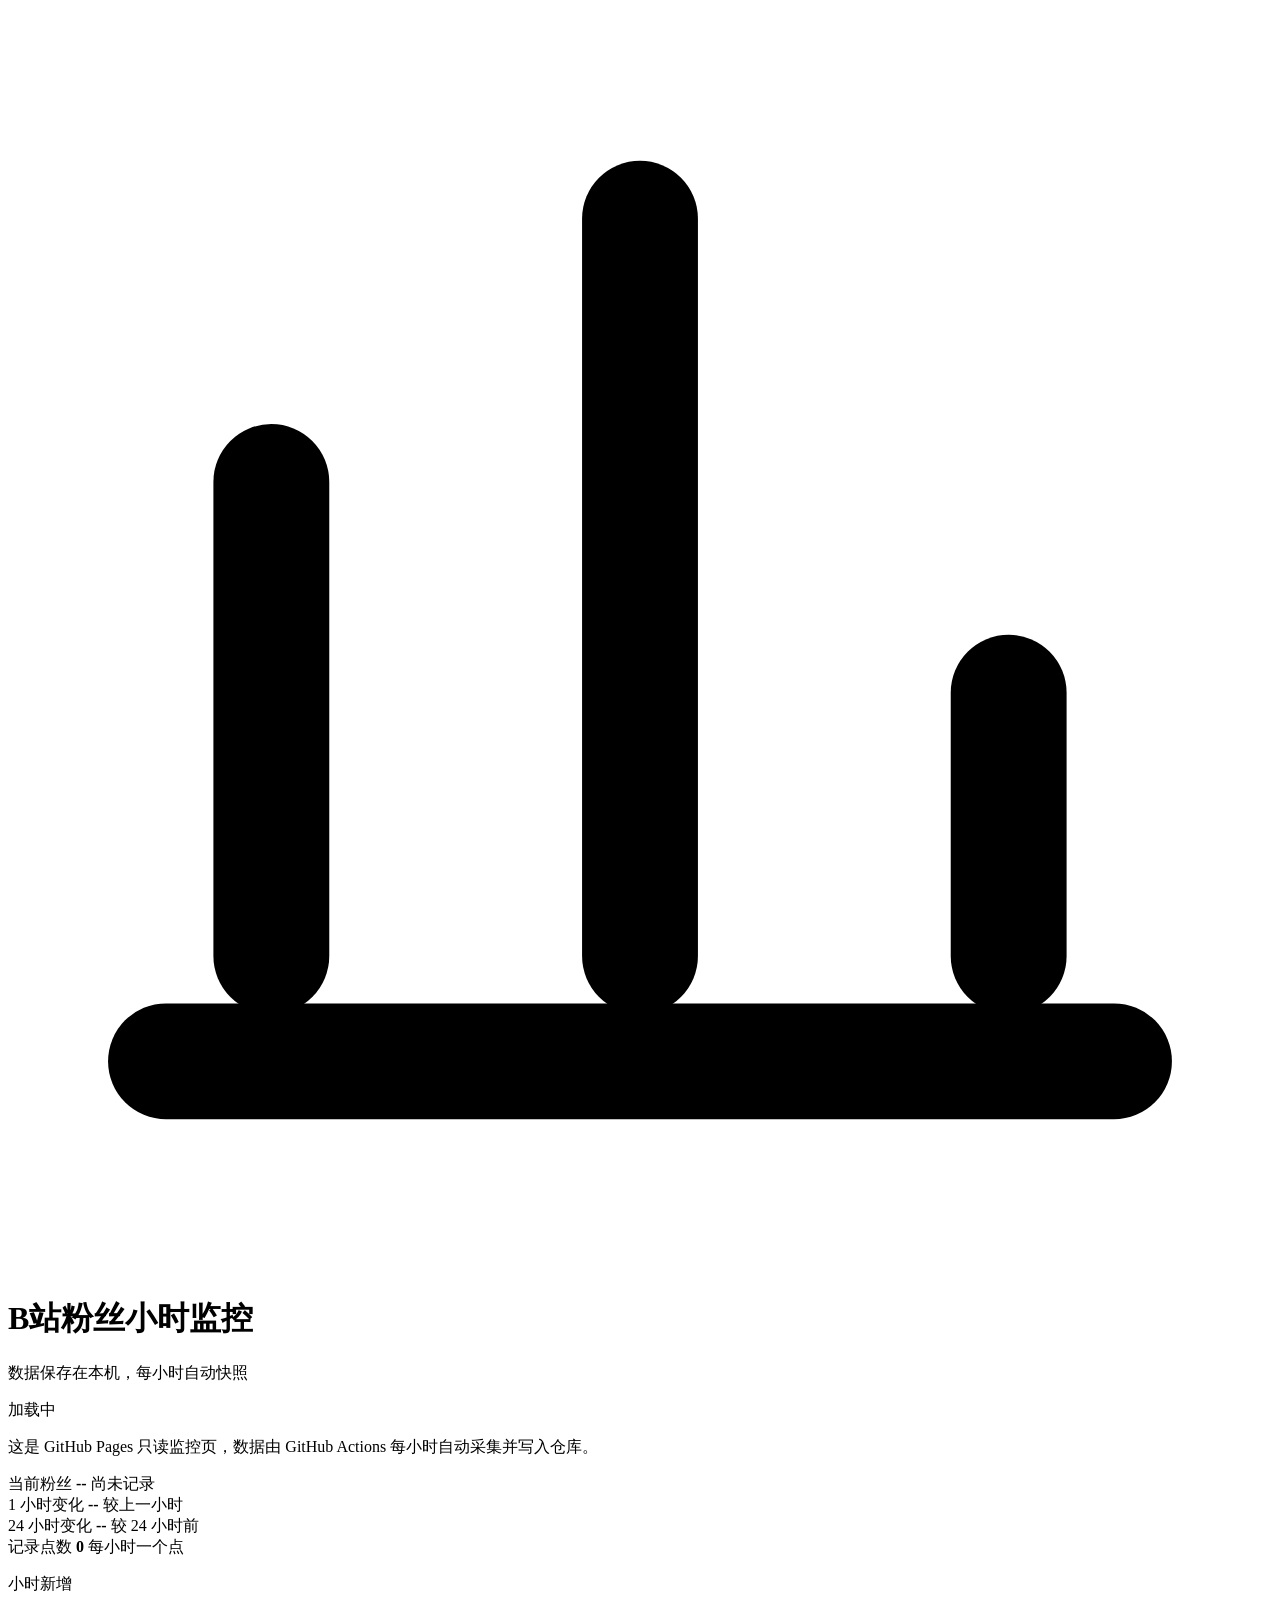
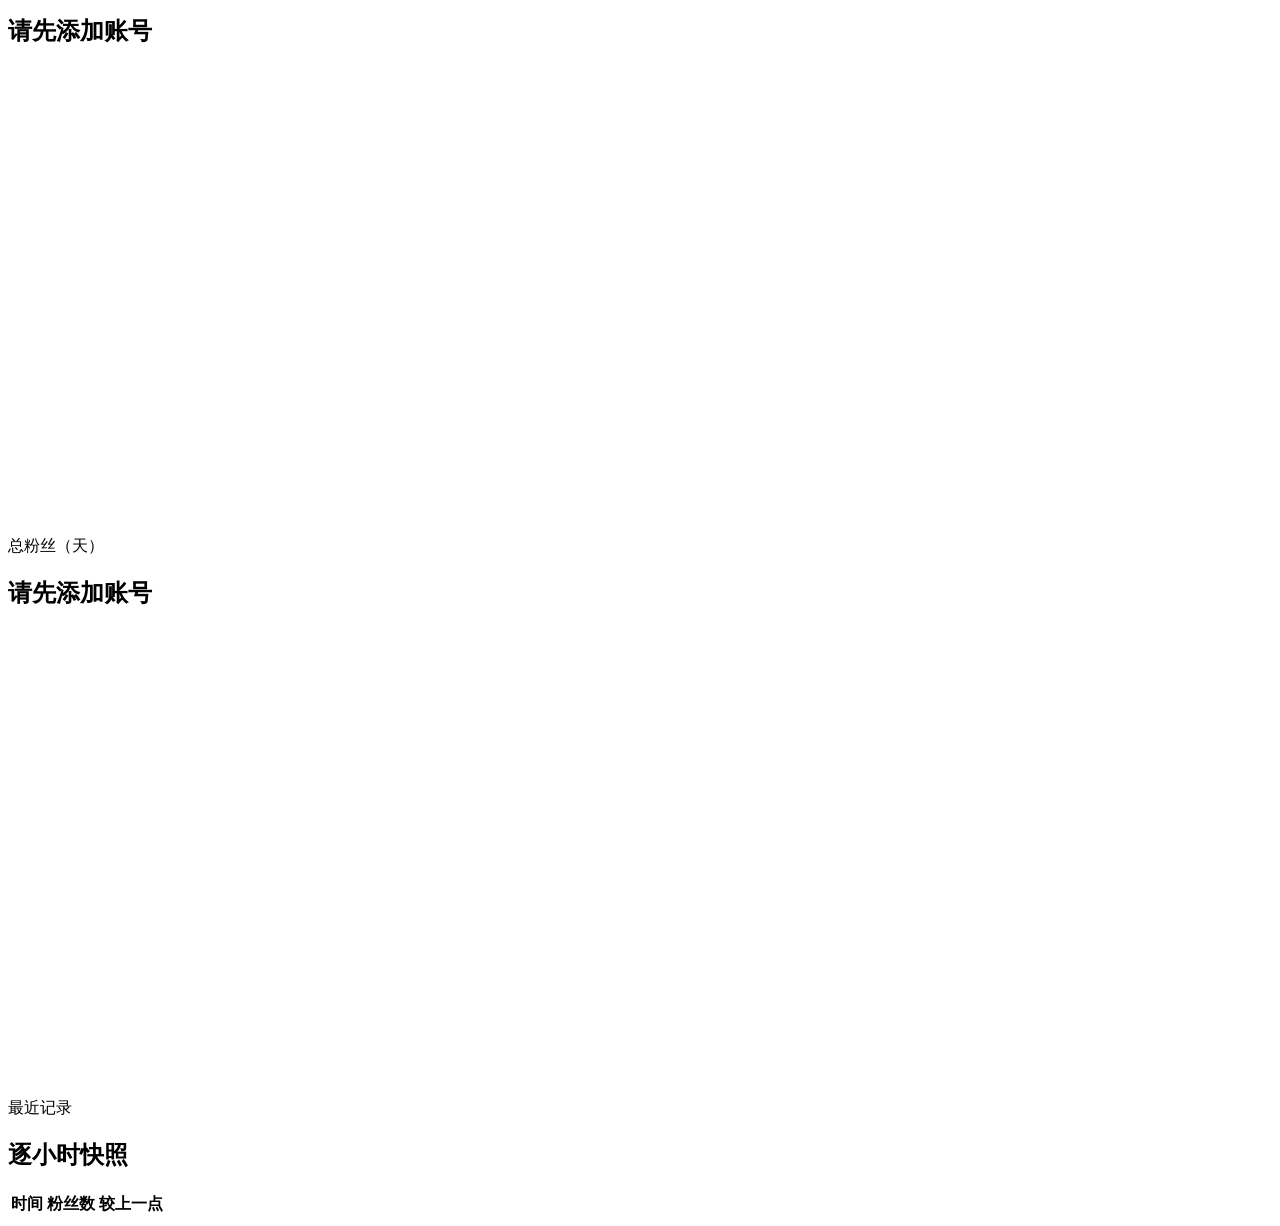
==== docs/index.html @ 9bee5b29 "Initial Bilibili follower monitor" ====
<!doctype html>
<html lang="zh-CN">
<head>
  <meta charset="utf-8">
  <meta name="viewport" content="width=device-width, initial-scale=1">
  <title>B站粉丝小时监控</title>
  <link rel="icon" href="/favicon.svg" type="image/svg+xml">
  <link rel="stylesheet" href="/styles.css">
</head>
<body>
  <div class="app-shell">
    <header class="topbar">
      <div class="brand">
        <div class="brand-mark" aria-hidden="true">
          <svg viewBox="0 0 24 24" fill="none">
            <path d="M5 18V9" stroke="currentColor" stroke-width="2.2" stroke-linecap="round"/>
            <path d="M12 18V4" stroke="currentColor" stroke-width="2.2" stroke-linecap="round"/>
            <path d="M19 18v-5" stroke="currentColor" stroke-width="2.2" stroke-linecap="round"/>
            <path d="M3 20h18" stroke="currentColor" stroke-width="2.2" stroke-linecap="round"/>
          </svg>
        </div>
        <div>
          <h1>B站粉丝小时监控</h1>
          <p>数据保存在本机，每小时自动快照</p>
        </div>
      </div>
      <div class="top-actions">
        <span id="connectionStatus" class="status-pill">加载中</span>
      </div>
    </header>

    <main>
      <section class="add-band">
        <p class="helper">这是 GitHub Pages 只读监控页，数据由 GitHub Actions 每小时自动采集并写入仓库。</p>
      </section>

      <section class="account-band" id="accountBand" aria-label="已添加账号"></section>

      <section class="overview" id="overview" aria-label="数据概览">
        <article class="metric metric-current">
          <span class="metric-label">当前粉丝</span>
          <strong id="metricCurrent">--</strong>
          <span class="metric-foot" id="metricLatestTime">尚未记录</span>
        </article>
        <article class="metric">
          <span class="metric-label">1 小时变化</span>
          <strong id="metricHour">--</strong>
          <span class="metric-foot">较上一小时</span>
        </article>
        <article class="metric">
          <span class="metric-label">24 小时变化</span>
          <strong id="metricDay">--</strong>
          <span class="metric-foot">较 24 小时前</span>
        </article>
        <article class="metric">
          <span class="metric-label">记录点数</span>
          <strong id="metricCount">0</strong>
          <span class="metric-foot">每小时一个点</span>
        </article>
      </section>

      <section class="panel chart-panel">
        <div class="panel-head">
          <div>
            <p class="eyebrow">小时新增</p>
            <h2 id="hourlyChartTitle">请先添加账号</h2>
          </div>
        </div>
        <div class="chart-wrap">
          <svg id="hourlyChart" viewBox="0 0 900 320" role="img" aria-label="小时新增粉丝数折线图"></svg>
          <div id="hourlyChartEmpty" class="empty-state" hidden>
            <div class="empty-icon" aria-hidden="true">
              <svg viewBox="0 0 24 24" fill="none">
                <path d="M5 18V9" stroke="currentColor" stroke-width="2" stroke-linecap="round"/>
                <path d="M12 18V4" stroke="currentColor" stroke-width="2" stroke-linecap="round"/>
                <path d="M19 18v-5" stroke="currentColor" stroke-width="2" stroke-linecap="round"/>
                <path d="M3 20h18" stroke="currentColor" stroke-width="2" stroke-linecap="round"/>
              </svg>
            </div>
            <strong>还没有小时新增数据</strong>
            <p>至少需要两个连续小时快照，才能计算每小时的粉丝变化。</p>
          </div>
        </div>
      </section>

      <section class="panel chart-panel">
        <div class="panel-head">
          <div>
            <p class="eyebrow">总粉丝（天）</p>
            <h2 id="dailyChartTitle">请先添加账号</h2>
          </div>
        </div>
        <div class="chart-wrap">
          <svg id="dailyChart" viewBox="0 0 900 320" role="img" aria-label="每日总粉丝数折线图"></svg>
          <div id="dailyChartEmpty" class="empty-state" hidden>
            <div class="empty-icon" aria-hidden="true">
              <svg viewBox="0 0 24 24" fill="none">
                <path d="M5 18V9" stroke="currentColor" stroke-width="2" stroke-linecap="round"/>
                <path d="M12 18V4" stroke="currentColor" stroke-width="2" stroke-linecap="round"/>
                <path d="M19 18v-5" stroke="currentColor" stroke-width="2" stroke-linecap="round"/>
                <path d="M3 20h18" stroke="currentColor" stroke-width="2" stroke-linecap="round"/>
              </svg>
            </div>
            <strong>还没有每日数据</strong>
            <p>每天 00:30 会自动记录一次总粉丝数。</p>
          </div>
        </div>
      </section>

      <section class="panel table-panel">
        <div class="panel-head">
          <div>
            <p class="eyebrow">最近记录</p>
            <h2>逐小时快照</h2>
          </div>
        </div>
        <div class="table-wrap">
          <table>
            <thead>
              <tr>
                <th>时间</th>
                <th>粉丝数</th>
                <th>较上一点</th>
              </tr>
            </thead>
            <tbody id="historyBody"></tbody>
          </table>
        </div>
      </section>
    </main>
  </div>

  <div id="toast" class="toast" role="status" aria-live="polite"></div>
  <script src="/app.js"></script>
</body>
</html>
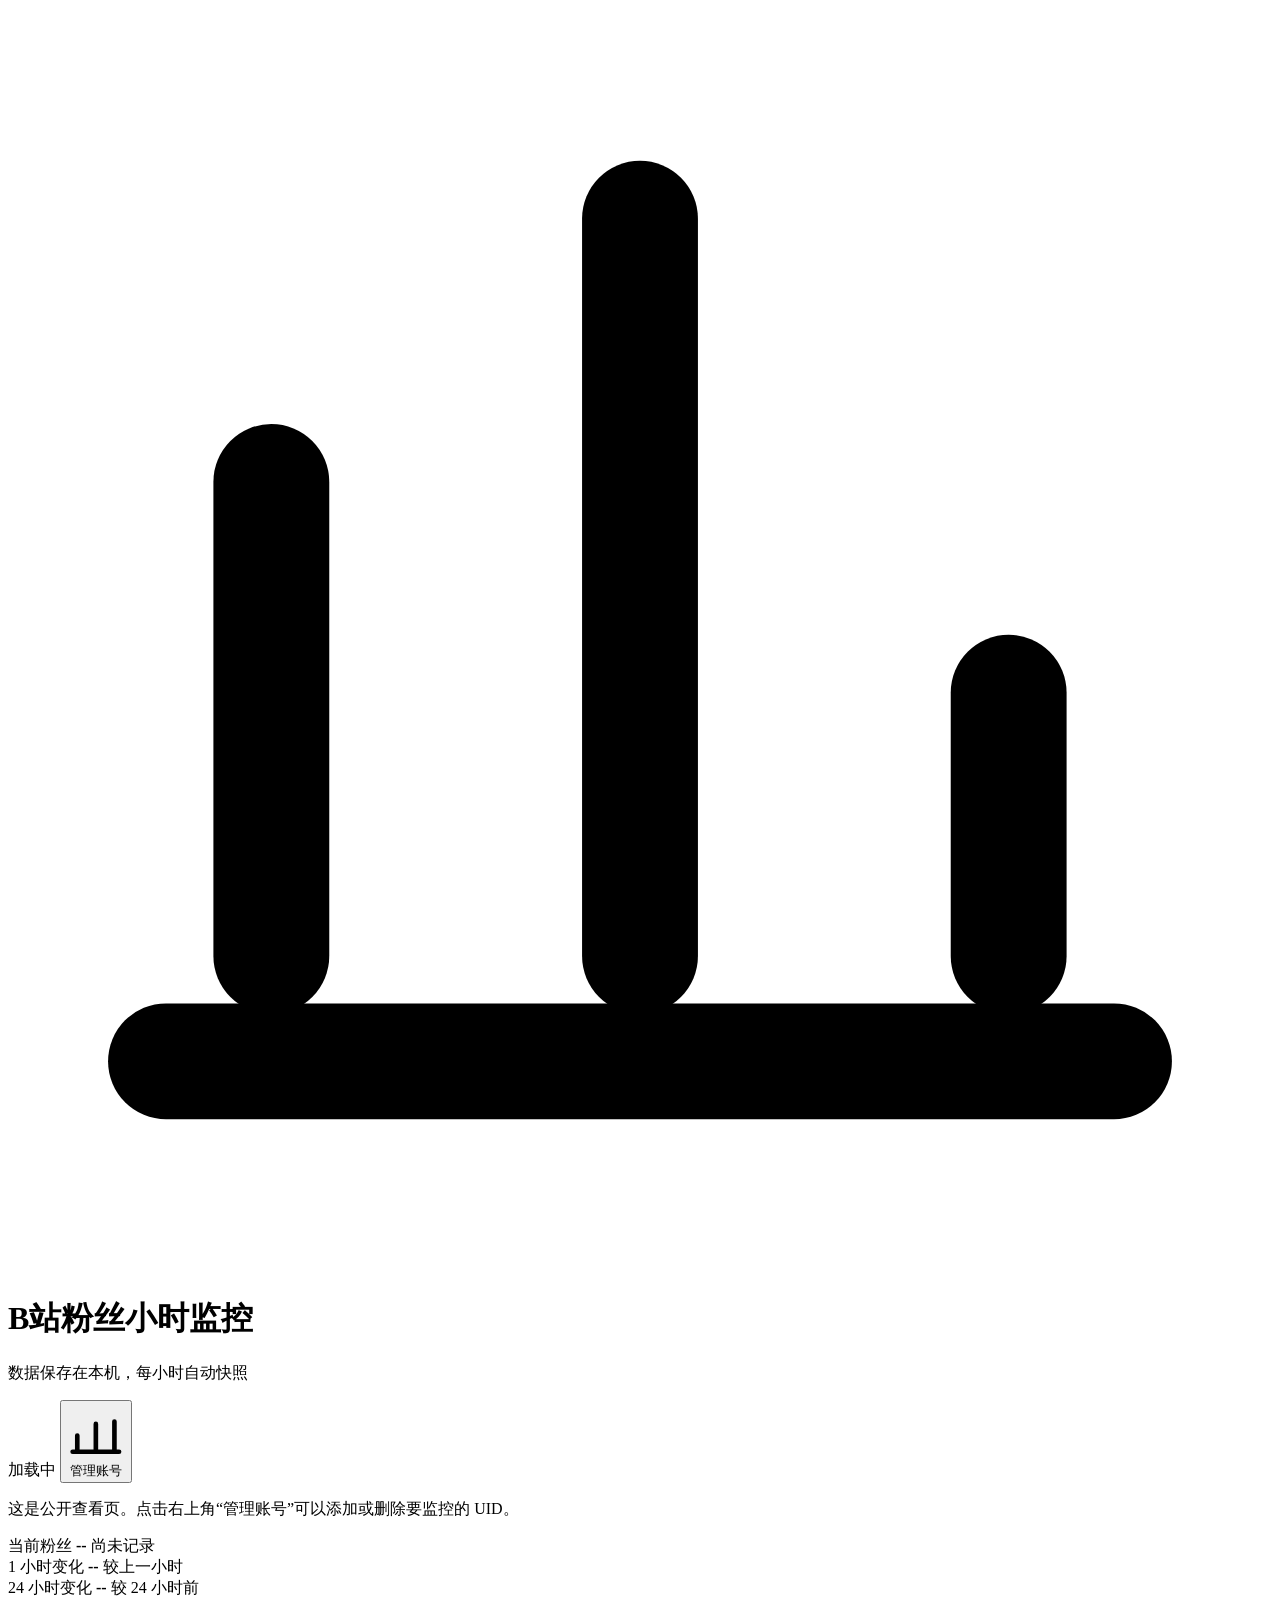
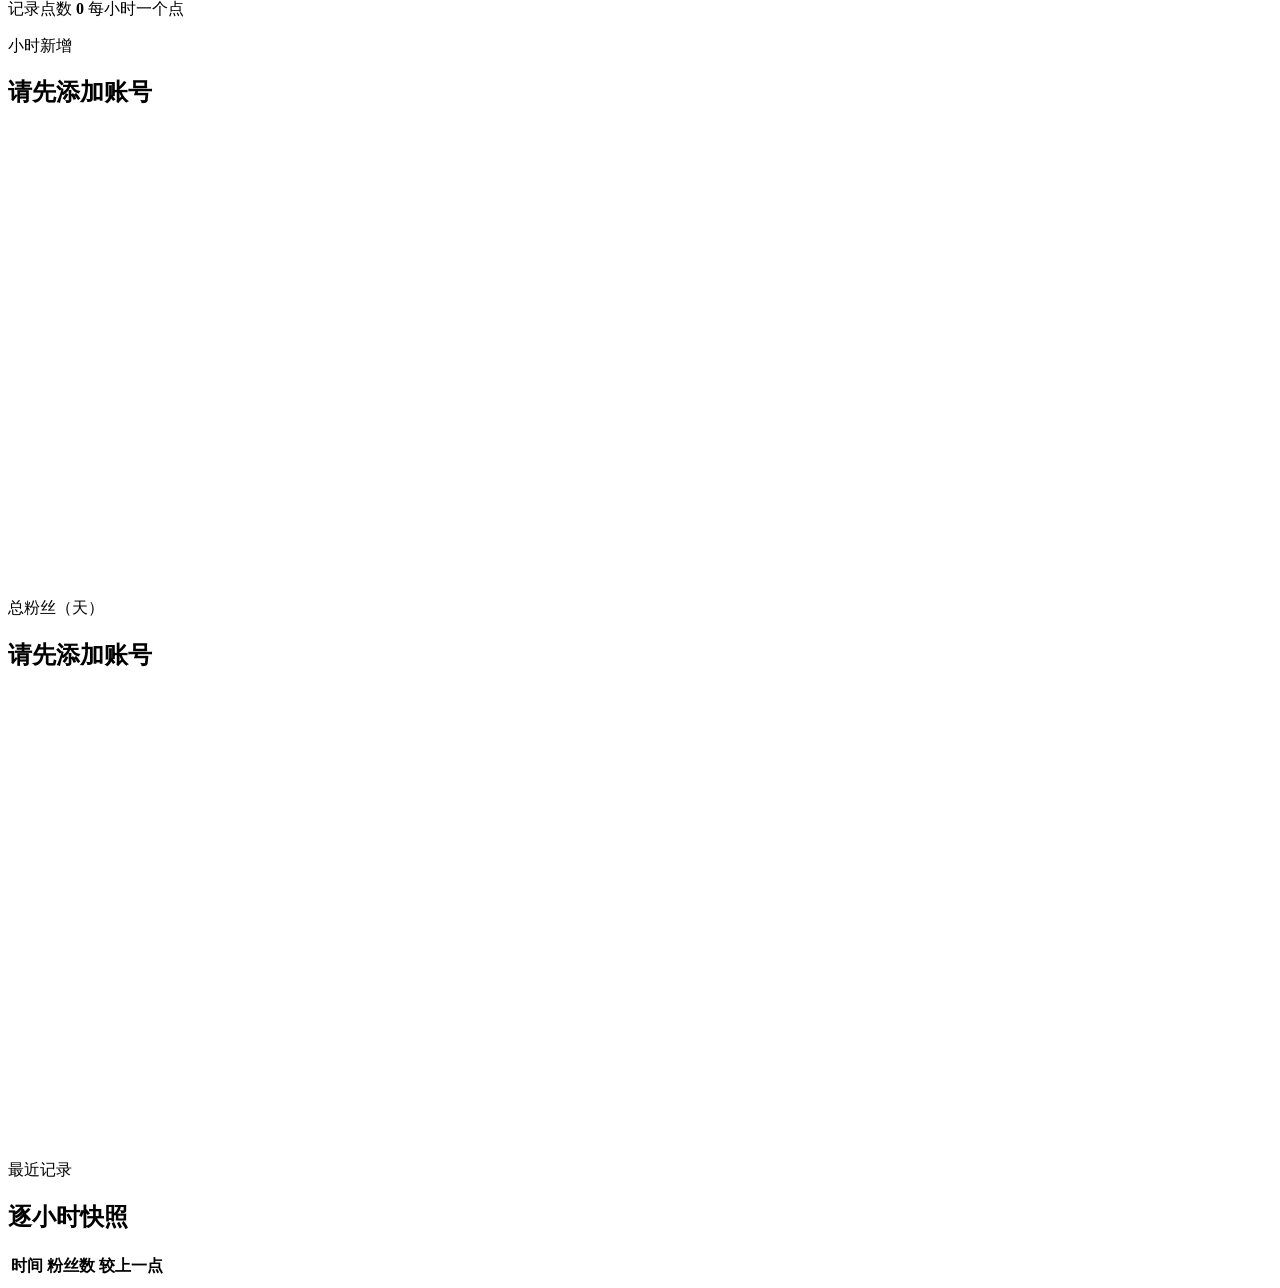
==== commit 1a61da4c: "Update public management page" ====
--- a/docs/index.html
+++ b/docs/index.html
@@ -26,12 +26,19 @@
       </div>
       <div class="top-actions">
         <span id="connectionStatus" class="status-pill">加载中</span>
+        <button id="openManageBtn" class="button ghost" type="button">
+          <svg viewBox="0 0 24 24" fill="none" aria-hidden="true">
+            <path d="M4 21v-7M12 21v-12M20 21V8" stroke="currentColor" stroke-width="2" stroke-linecap="round"/>
+            <path d="M2 21h20" stroke="currentColor" stroke-width="2" stroke-linecap="round"/>
+          </svg>
+          管理账号
+        </button>
       </div>
     </header>
 
     <main>
       <section class="add-band">
-        <p class="helper">这是 GitHub Pages 只读监控页，数据由 GitHub Actions 每小时自动采集并写入仓库。</p>
+        <p class="helper">这是公开查看页。点击右上角“管理账号”可以添加或删除要监控的 UID。</p>
       </section>
 
       <section class="account-band" id="accountBand" aria-label="已添加账号"></section>
@@ -130,6 +137,55 @@
     </main>
   </div>
 
+  <div id="manageModal" class="modal" hidden>
+    <div class="modal-backdrop" data-close-modal></div>
+    <div class="modal-card" role="dialog" aria-modal="true" aria-labelledby="manageTitle">
+      <div class="modal-head">
+        <div>
+          <p class="eyebrow">GitHub 管理</p>
+          <h2 id="manageTitle">管理监控账号</h2>
+        </div>
+        <button id="closeManageBtn" class="icon-button" type="button" aria-label="关闭">
+          <svg viewBox="0 0 24 24" fill="none" aria-hidden="true">
+            <path d="M6 6l12 12M18 6L6 18" stroke="currentColor" stroke-width="2" stroke-linecap="round"/>
+          </svg>
+        </button>
+      </div>
+
+      <div class="modal-body">
+        <div class="token-box">
+          <label for="tokenInput">GitHub 访问令牌</label>
+          <div class="token-row">
+            <input id="tokenInput" type="password" placeholder="粘贴仓库级 Personal Access Token" autocomplete="off">
+            <button id="saveTokenBtn" class="button primary compact" type="button">保存</button>
+          </div>
+          <p class="helper">令牌只保存在当前浏览器，不会写入页面或仓库。需要对该仓库具备 Contents 和 Workflows 权限。</p>
+        </div>
+
+        <div class="manage-divider"></div>
+
+        <div class="manage-add">
+          <div class="field">
+            <label for="manageUidInput">B站 UID</label>
+            <input id="manageUidInput" inputmode="numeric" placeholder="例如：946974" autocomplete="off">
+          </div>
+          <div class="field field-name">
+            <label for="manageNameInput">备注名 <span>可选</span></label>
+            <input id="manageNameInput" placeholder="账号名称" autocomplete="off">
+          </div>
+          <button id="addManagedAccountBtn" class="button primary" type="button">
+            <svg viewBox="0 0 24 24" fill="none" aria-hidden="true">
+              <path d="M12 5v14M5 12h14" stroke="currentColor" stroke-width="2.2" stroke-linecap="round"/>
+            </svg>
+            添加
+          </button>
+        </div>
+
+        <div class="manage-list" id="manageAccountList"></div>
+      </div>
+    </div>
+  </div>
+
   <div id="toast" class="toast" role="status" aria-live="polite"></div>
   <script src="/app.js"></script>
 </body>
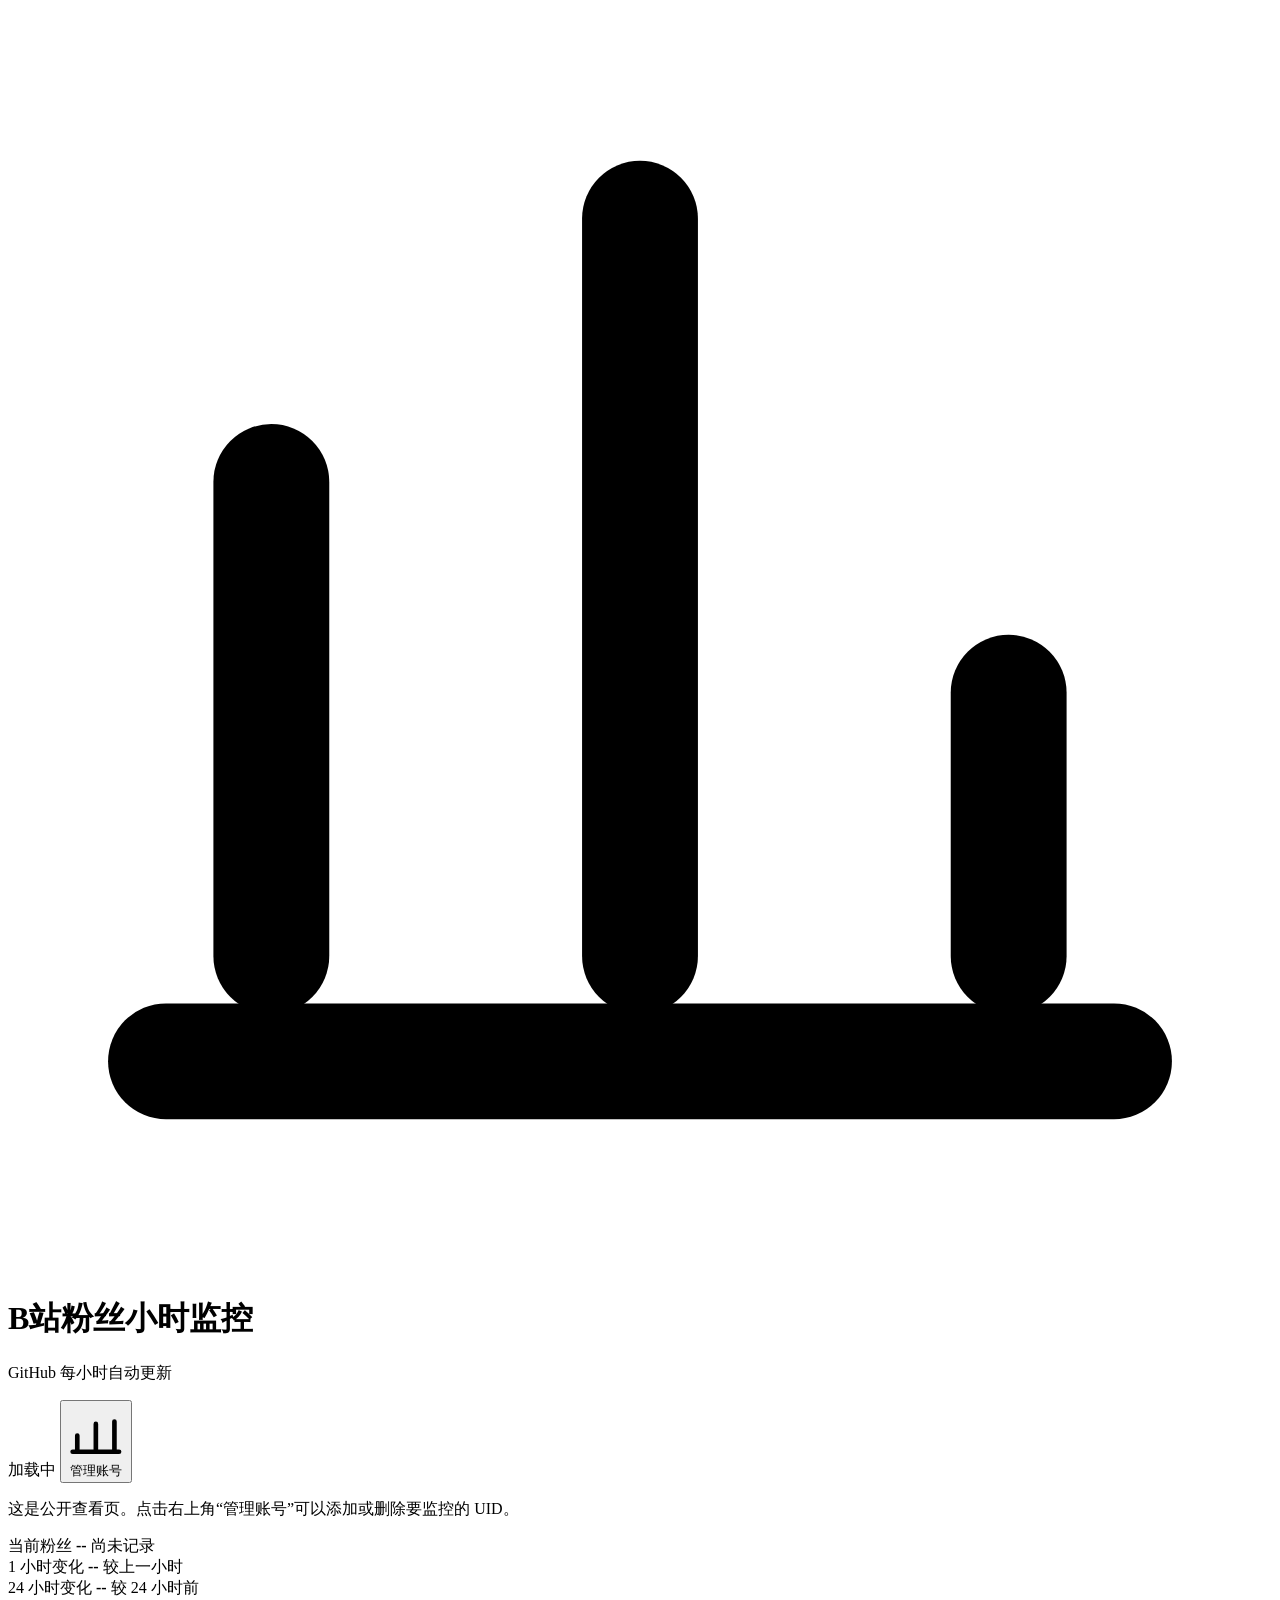
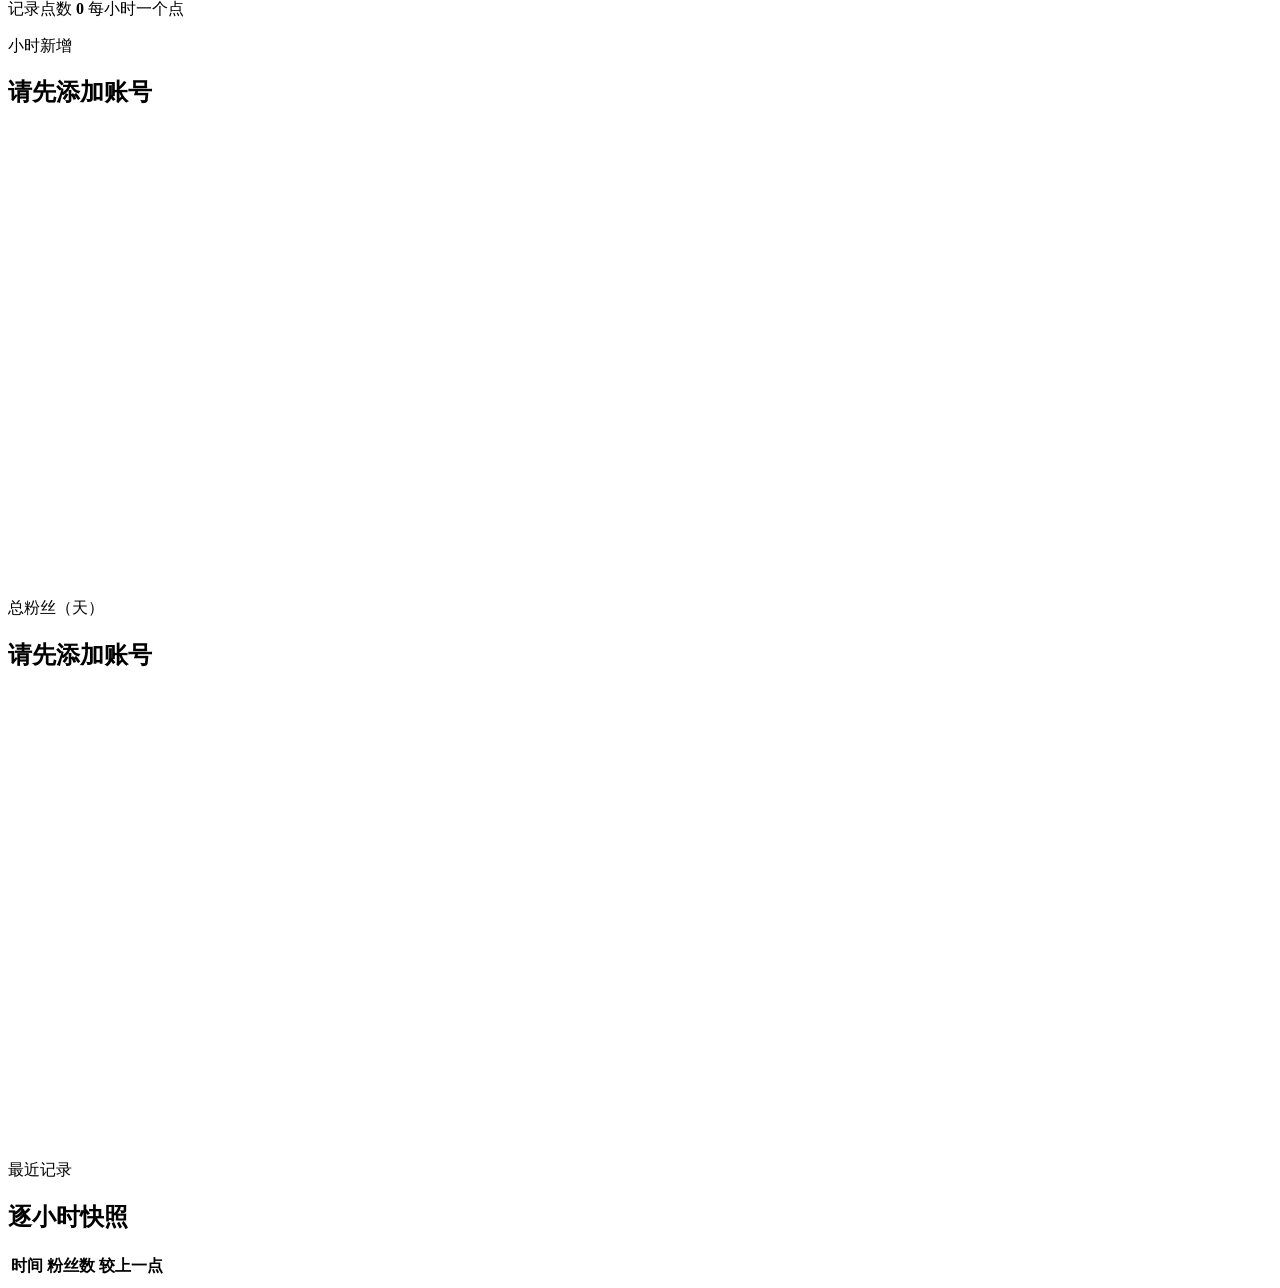
==== commit 9a05dd28: "Clarify public page subtitle" ====
--- a/docs/index.html
+++ b/docs/index.html
@@ -21,7 +21,7 @@
         </div>
         <div>
           <h1>B站粉丝小时监控</h1>
-          <p>数据保存在本机，每小时自动快照</p>
+          <p>GitHub 每小时自动更新</p>
         </div>
       </div>
       <div class="top-actions">
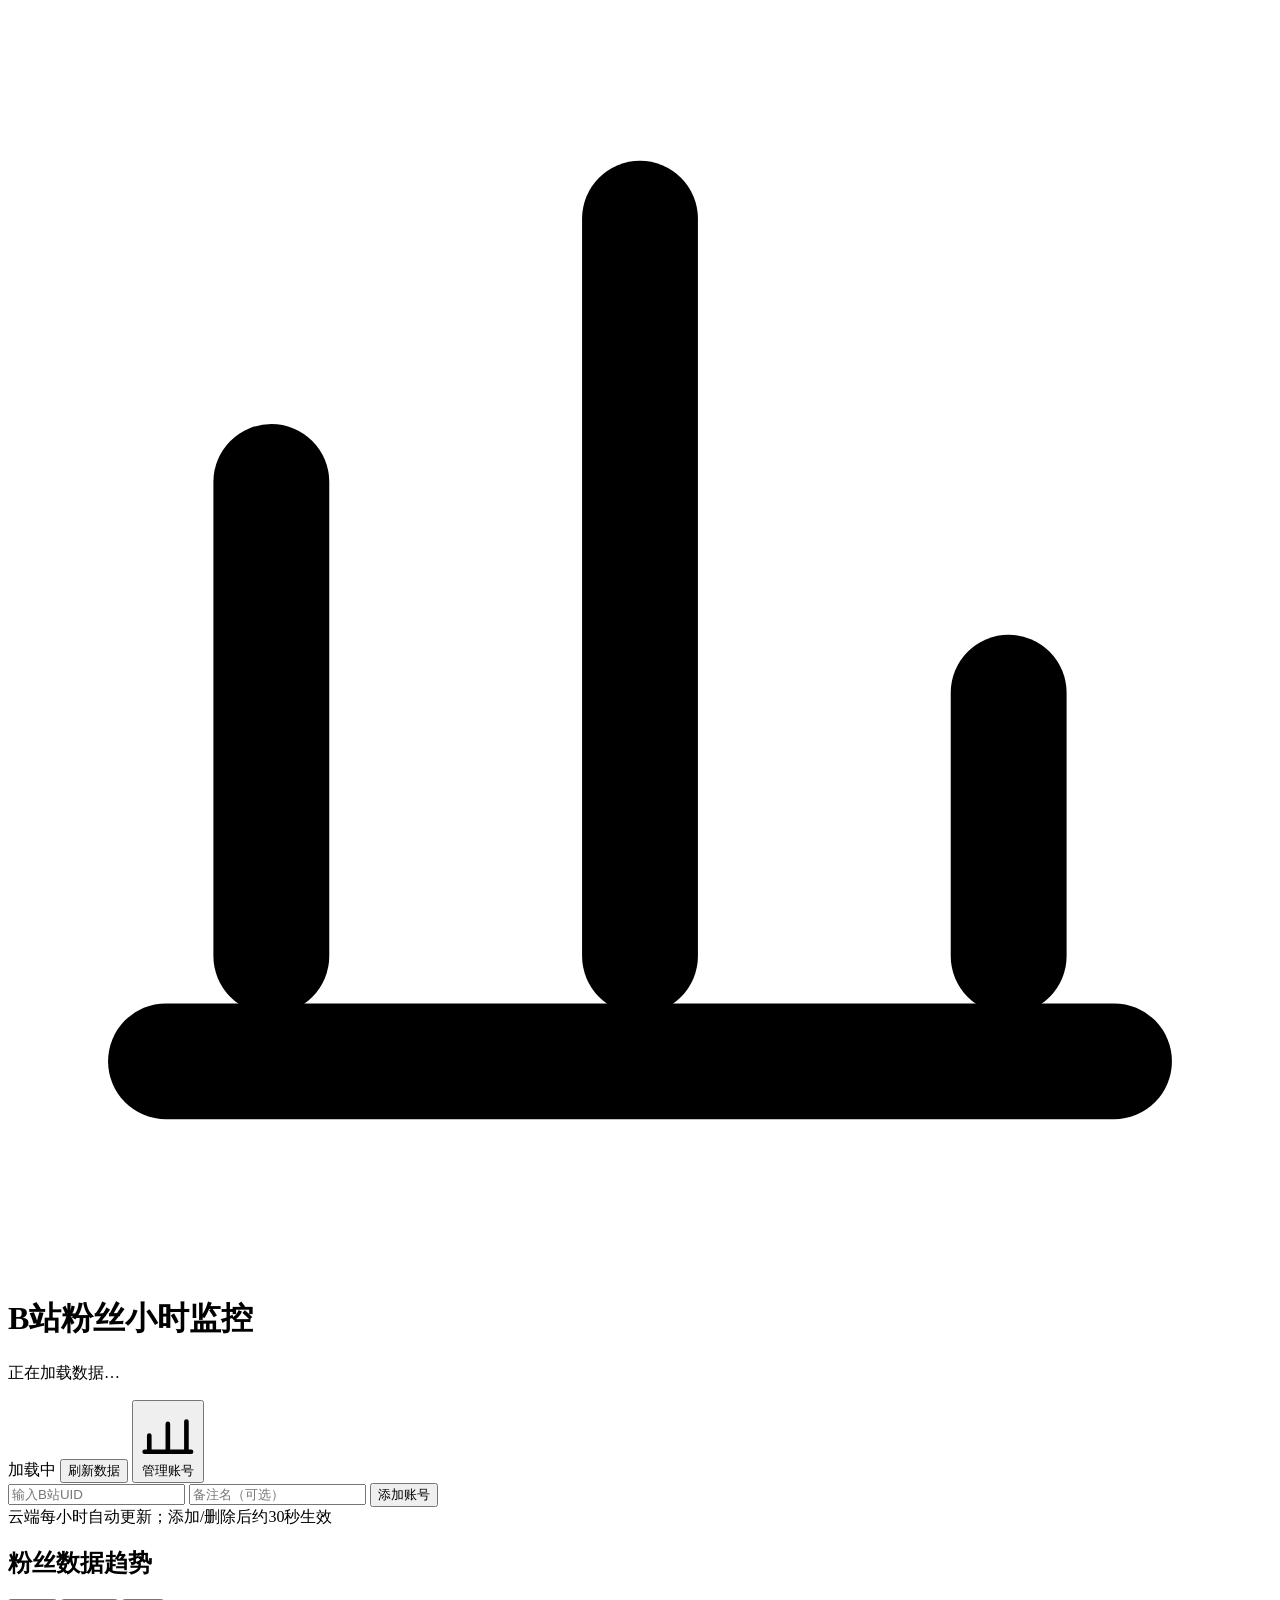
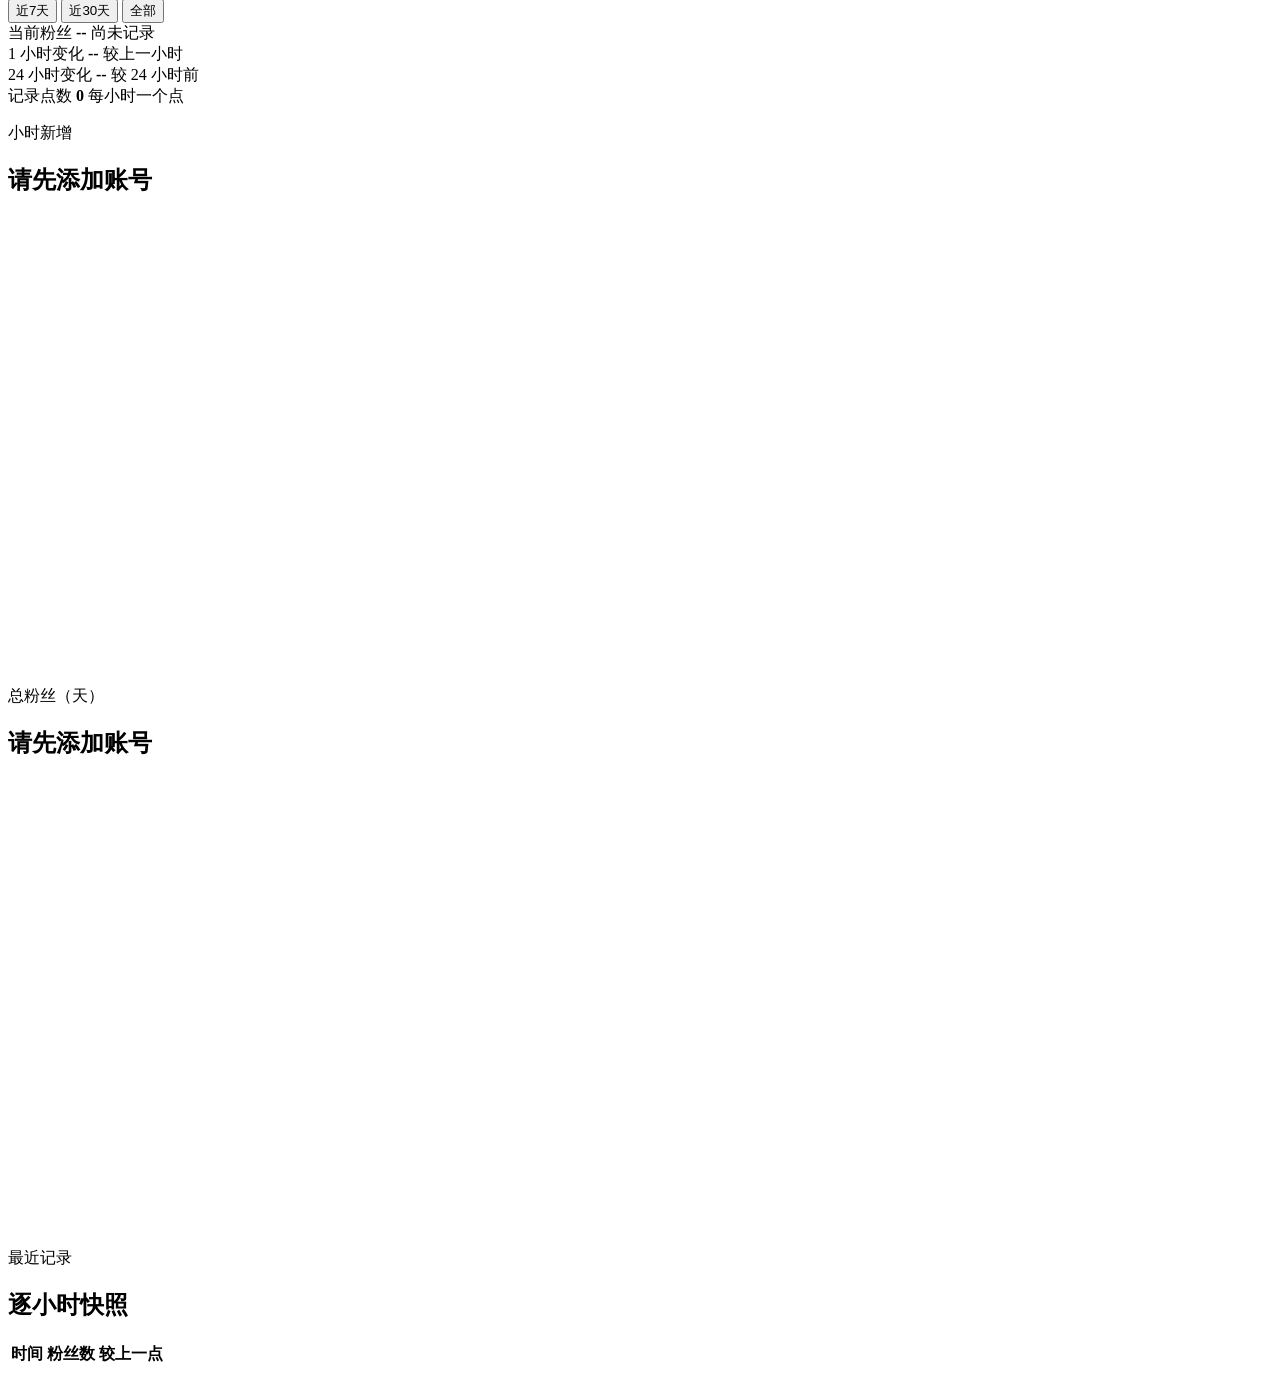
==== commit 077ba618: "Redesign dashboard after reference" ====
--- a/docs/index.html
+++ b/docs/index.html
@@ -10,35 +10,55 @@
 <body>
   <div class="app-shell">
     <header class="topbar">
-      <div class="brand">
-        <div class="brand-mark" aria-hidden="true">
-          <svg viewBox="0 0 24 24" fill="none">
-            <path d="M5 18V9" stroke="currentColor" stroke-width="2.2" stroke-linecap="round"/>
-            <path d="M12 18V4" stroke="currentColor" stroke-width="2.2" stroke-linecap="round"/>
-            <path d="M19 18v-5" stroke="currentColor" stroke-width="2.2" stroke-linecap="round"/>
-            <path d="M3 20h18" stroke="currentColor" stroke-width="2.2" stroke-linecap="round"/>
-          </svg>
-        </div>
-        <div>
-          <h1>B站粉丝小时监控</h1>
-          <p>GitHub 每小时自动更新</p>
-        </div>
-      </div>
-      <div class="top-actions">
-        <span id="connectionStatus" class="status-pill">加载中</span>
-        <button id="openManageBtn" class="button ghost" type="button">
-          <svg viewBox="0 0 24 24" fill="none" aria-hidden="true">
-            <path d="M4 21v-7M12 21v-12M20 21V8" stroke="currentColor" stroke-width="2" stroke-linecap="round"/>
-            <path d="M2 21h20" stroke="currentColor" stroke-width="2" stroke-linecap="round"/>
-          </svg>
-          管理账号
-        </button>
+      <div class="topbar-inner">
+        <div class="brand">
+          <div class="brand-mark" aria-hidden="true">
+            <svg viewBox="0 0 24 24" fill="none">
+              <path d="M5 18V9" stroke="currentColor" stroke-width="2.2" stroke-linecap="round"/>
+              <path d="M12 18V4" stroke="currentColor" stroke-width="2.2" stroke-linecap="round"/>
+              <path d="M19 18v-5" stroke="currentColor" stroke-width="2.2" stroke-linecap="round"/>
+              <path d="M3 20h18" stroke="currentColor" stroke-width="2.2" stroke-linecap="round"/>
+            </svg>
+          </div>
+          <div>
+            <h1>B站粉丝小时监控</h1>
+            <p id="statusLine" class="status-line">正在加载数据…</p>
+          </div>
+        </div>
+        <div class="top-actions">
+          <span id="connectionStatus" class="status-pill">加载中</span>
+          <button id="refreshBtn" class="button ghost" type="button">刷新数据</button>
+          <button id="openManageBtn" class="button ghost" type="button">
+            <svg viewBox="0 0 24 24" fill="none" aria-hidden="true">
+              <path d="M4 21v-7M12 21v-12M20 21V8" stroke="currentColor" stroke-width="2" stroke-linecap="round"/>
+              <path d="M2 21h20" stroke="currentColor" stroke-width="2" stroke-linecap="round"/>
+            </svg>
+            管理账号
+          </button>
+        </div>
       </div>
     </header>
 
-    <main>
+    <main class="page">
       <section class="add-band">
-        <p class="helper">这是公开查看页。点击右上角“管理账号”可以添加或删除要监控的 UID。</p>
+        <form id="addForm" class="add-form">
+          <input id="addUidInput" class="input" type="text" placeholder="输入B站UID" autocomplete="off">
+          <input id="addNameInput" class="input add-name-input" type="text" placeholder="备注名（可选）" autocomplete="off">
+          <button class="button primary" type="submit">添加账号</button>
+        </form>
+        <span class="cloud-hint">云端每小时自动更新；添加/删除后约30秒生效</span>
+        <span id="message" class="message" role="status"></span>
+      </section>
+
+      <section class="chart-head">
+        <div class="chart-tools">
+          <h2>粉丝数据趋势</h2>
+        </div>
+        <div id="periodButtons" class="segmented" role="group" aria-label="图表时间范围">
+          <button type="button" data-days="7">近7天</button>
+          <button type="button" data-days="30" class="active">近30天</button>
+          <button type="button" data-days="0">全部</button>
+        </div>
       </section>
 
       <section class="account-band" id="accountBand" aria-label="已添加账号"></section>
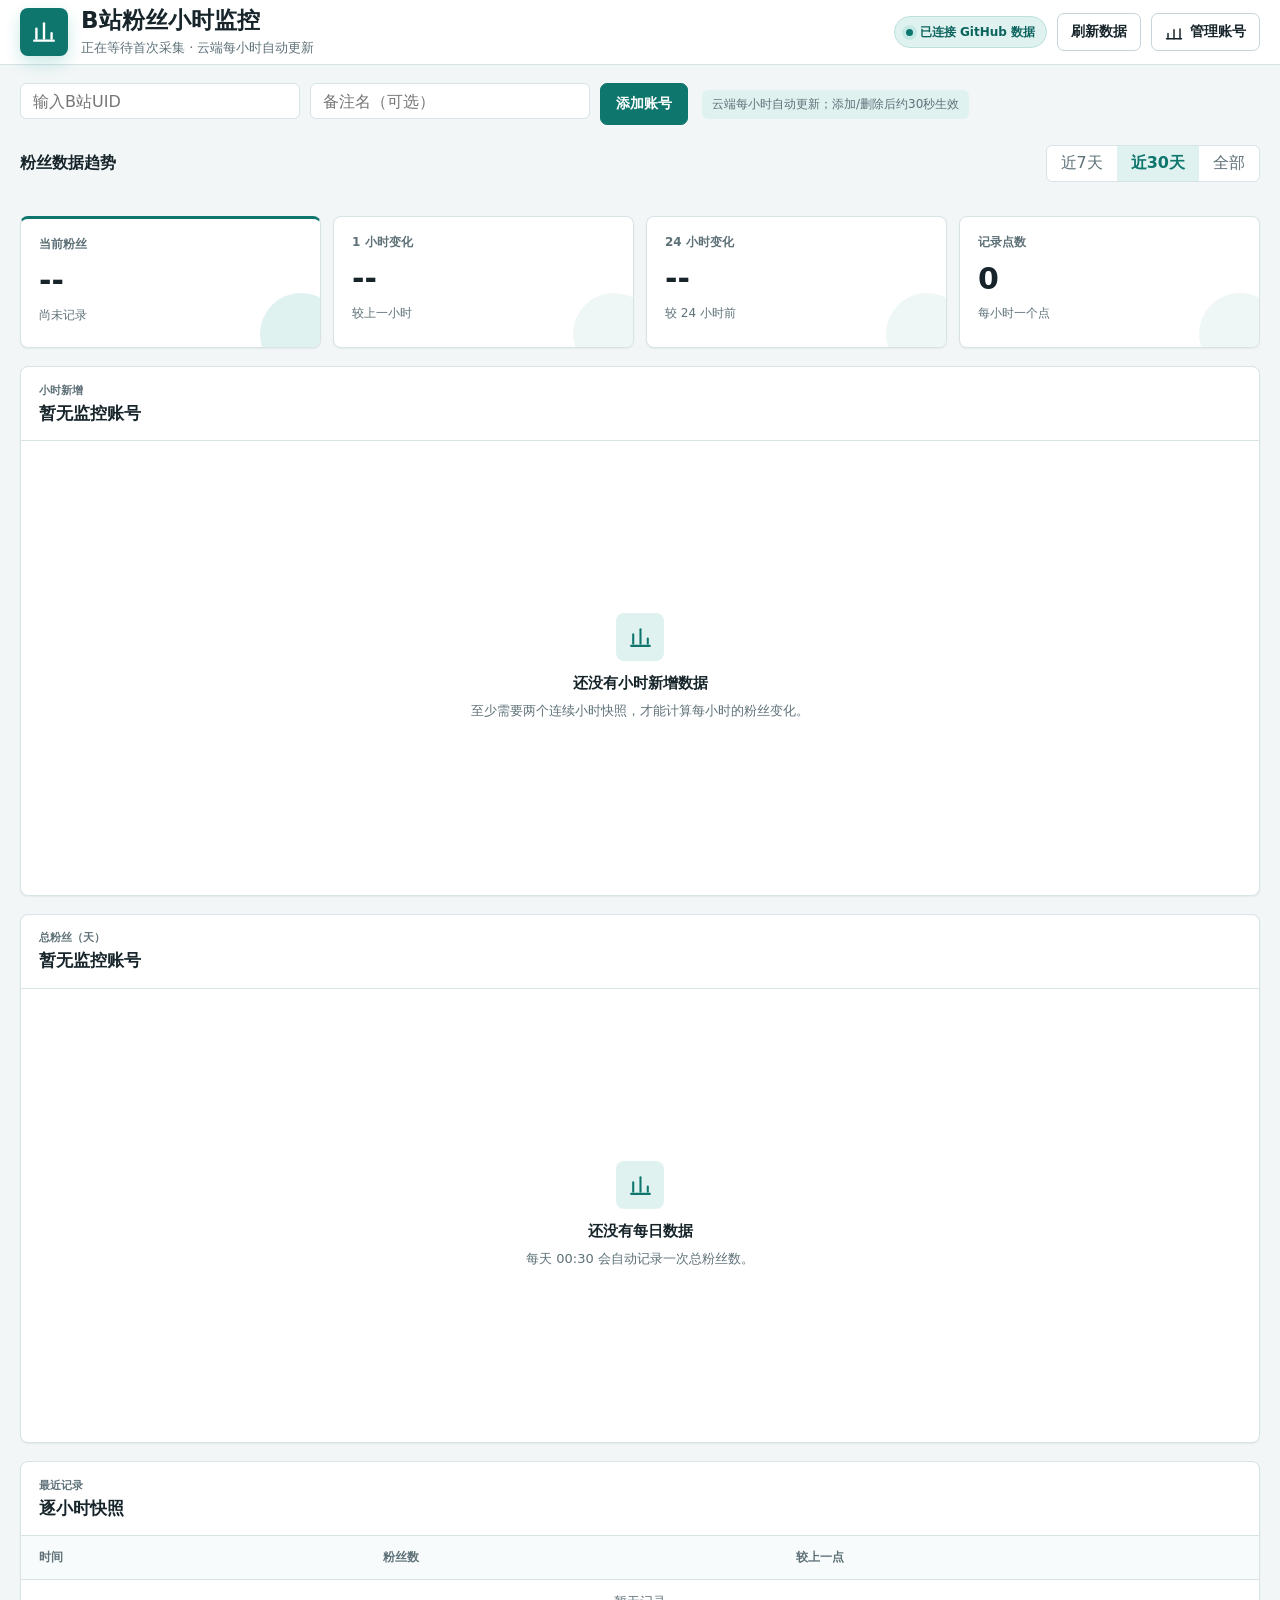
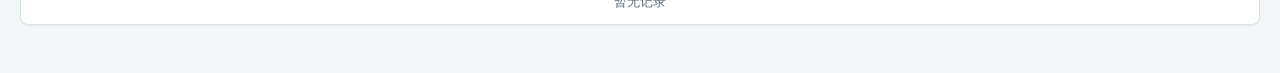
==== commit 551a0d14: "完善云端监控与公网管理" ====
--- a/docs/index.html
+++ b/docs/index.html
@@ -4,8 +4,8 @@
   <meta charset="utf-8">
   <meta name="viewport" content="width=device-width, initial-scale=1">
   <title>B站粉丝小时监控</title>
-  <link rel="icon" href="/favicon.svg" type="image/svg+xml">
-  <link rel="stylesheet" href="/styles.css">
+  <link rel="icon" href="./favicon.svg" type="image/svg+xml">
+  <link rel="stylesheet" href="./styles.css">
 </head>
 <body>
   <div class="app-shell">
@@ -207,6 +207,6 @@
   </div>
 
   <div id="toast" class="toast" role="status" aria-live="polite"></div>
-  <script src="/app.js"></script>
+  <script src="./app.js"></script>
 </body>
 </html>
--- a/docs/styles.css
+++ b/docs/styles.css
@@ -0,0 +1,938 @@
+:root {
+  --bg: #f2f6f7;
+  --surface: #ffffff;
+  --surface-soft: #f8fbfb;
+  --surface-tint: #eef7f5;
+  --line: #d8e3e6;
+  --line-strong: #c4d4d8;
+  --text: #17252b;
+  --muted: #5e7178;
+  --accent: #0f766e;
+  --accent-soft: #e0f2f0;
+  --accent-ink: #0b635d;
+  --rose: #b42318;
+  --rose-soft: #fdecee;
+  --amber: #d97706;
+  --amber-soft: #fff4df;
+  --shadow: 0 1px 2px rgba(23, 37, 43, 0.06);
+  --shadow-strong: 0 20px 55px rgba(25, 37, 55, 0.14);
+}
+
+* {
+  box-sizing: border-box;
+}
+
+html {
+  min-width: 320px;
+  background: var(--bg);
+}
+
+body {
+  margin: 0;
+  color: var(--text);
+  background: var(--bg);
+  font-family: "Segoe UI", "Microsoft YaHei", system-ui, -apple-system, sans-serif;
+  letter-spacing: 0;
+}
+
+button,
+input {
+  font: inherit;
+}
+
+button {
+  cursor: pointer;
+}
+
+button:disabled {
+  cursor: not-allowed;
+  opacity: 0.5;
+}
+
+.app-shell {
+  width: 100%;
+  margin: 0;
+  padding: 0;
+}
+
+.topbar {
+  position: sticky;
+  top: 0;
+  z-index: 20;
+  background: var(--surface);
+  border-bottom: 1px solid var(--line);
+}
+
+.topbar-inner,
+.page {
+  width: min(1480px, calc(100% - 40px));
+  margin: 0 auto;
+}
+
+.topbar-inner {
+  min-height: 64px;
+  display: flex;
+  align-items: center;
+  justify-content: space-between;
+  gap: 16px;
+}
+
+.brand {
+  display: flex;
+  align-items: center;
+  gap: 13px;
+  min-width: 0;
+}
+
+.brand-mark {
+  display: grid;
+  place-items: center;
+  width: 48px;
+  height: 48px;
+  flex: 0 0 48px;
+  color: #fff;
+  background: var(--accent);
+  border-radius: 8px;
+  box-shadow: 0 7px 16px rgba(15, 155, 142, 0.22);
+}
+
+.brand-mark svg {
+  width: 26px;
+  height: 26px;
+}
+
+.brand h1 {
+  margin: 0;
+  font-size: 23px;
+  line-height: 1.2;
+}
+
+.brand p {
+  margin: 4px 0 0;
+  color: var(--muted);
+  font-size: 13px;
+}
+
+.page {
+  padding-top: 18px;
+  padding-bottom: 48px;
+}
+
+.top-actions {
+  display: flex;
+  align-items: center;
+  gap: 10px;
+}
+
+.status-pill {
+  display: inline-flex;
+  align-items: center;
+  min-height: 32px;
+  padding: 0 11px;
+  color: var(--accent-ink);
+  background: var(--accent-soft);
+  border: 1px solid #bce1db;
+  border-radius: 999px;
+  font-size: 12px;
+  font-weight: 700;
+  white-space: nowrap;
+}
+
+.status-pill::before {
+  width: 7px;
+  height: 7px;
+  margin-right: 7px;
+  content: "";
+  background: var(--accent);
+  border-radius: 50%;
+  box-shadow: 0 0 0 4px rgba(15, 155, 142, 0.12);
+}
+
+.status-pill.error {
+  color: #a73b47;
+  background: var(--rose-soft);
+  border-color: #f0c6cb;
+}
+
+.status-pill.error::before {
+  background: var(--rose);
+  box-shadow: 0 0 0 4px rgba(216, 91, 104, 0.12);
+}
+
+.button {
+  display: inline-flex;
+  align-items: center;
+  justify-content: center;
+  gap: 7px;
+  min-height: 42px;
+  padding: 0 15px;
+  color: var(--text);
+  background: var(--surface);
+  border: 1px solid var(--line-strong);
+  border-radius: 7px;
+  font-size: 14px;
+  font-weight: 650;
+  transition: background 0.16s ease, border-color 0.16s ease, transform 0.16s ease;
+}
+
+.button:hover:not(:disabled) {
+  background: #f8fafc;
+  border-color: #aeb9c9;
+}
+
+.button:active:not(:disabled) {
+  transform: translateY(1px);
+}
+
+.button svg {
+  width: 18px;
+  height: 18px;
+}
+
+.button.primary {
+  color: #fff;
+  background: var(--accent);
+  border-color: var(--accent);
+}
+
+.button.primary:hover:not(:disabled) {
+  background: var(--accent-ink);
+  border-color: var(--accent-ink);
+}
+
+.button.ghost {
+  min-height: 38px;
+  padding: 0 13px;
+  background: var(--surface);
+}
+
+.button.compact {
+  min-height: 36px;
+  padding: 0 11px;
+  font-size: 13px;
+}
+
+.button.text-danger {
+  color: var(--rose);
+  border-color: transparent;
+  background: transparent;
+}
+
+.button.text-danger:hover:not(:disabled) {
+  background: var(--rose-soft);
+  border-color: #f0c6cb;
+}
+
+.add-band {
+  display: flex;
+  align-items: center;
+  gap: 14px;
+  flex-wrap: wrap;
+  margin-bottom: 18px;
+}
+
+.add-form {
+  display: flex;
+  gap: 10px;
+  flex-wrap: wrap;
+}
+
+.add-form .input {
+  width: 280px;
+}
+
+.add-name-input {
+  width: 220px;
+}
+
+.input {
+  height: 36px;
+  padding: 0 12px;
+  border: 1px solid var(--line);
+  border-radius: 6px;
+  background: var(--surface);
+  color: var(--text);
+  outline: none;
+}
+
+.input:focus {
+  border-color: var(--accent);
+  box-shadow: 0 0 0 3px rgba(15, 118, 110, 0.14);
+}
+
+.cloud-hint {
+  padding: 6px 10px;
+  color: var(--muted);
+  background: var(--accent-soft);
+  border-radius: 6px;
+  font-size: 12px;
+}
+
+.message {
+  color: var(--muted);
+  font-size: 13px;
+}
+
+.message.error {
+  color: var(--rose);
+}
+
+.message.success {
+  color: var(--accent);
+}
+
+.helper {
+  margin: 0;
+  color: var(--muted);
+  font-size: 13px;
+  line-height: 1.55;
+}
+
+.chart-head,
+.table-head {
+  display: flex;
+  align-items: center;
+  justify-content: space-between;
+  gap: 12px;
+  margin: 20px 0 12px;
+}
+
+.chart-head h2,
+.table-head h2 {
+  margin: 0;
+  font-size: 16px;
+  font-weight: 700;
+}
+
+.chart-tools {
+  display: flex;
+  align-items: center;
+  gap: 12px;
+  flex-wrap: wrap;
+}
+
+.segmented {
+  display: inline-flex;
+  border: 1px solid var(--line);
+  border-radius: 6px;
+  overflow: hidden;
+  background: var(--surface);
+}
+
+.segmented button {
+  border: 0;
+  background: transparent;
+  color: var(--muted);
+  padding: 7px 14px;
+  cursor: pointer;
+}
+
+.segmented button.active {
+  background: var(--accent-soft);
+  color: var(--accent);
+  font-weight: 600;
+}
+
+.account-band {
+  display: flex;
+  flex-wrap: wrap;
+  gap: 9px;
+  margin: 16px 0 0;
+}
+
+.account-chip {
+  display: inline-flex;
+  align-items: center;
+  gap: 9px;
+  min-height: 40px;
+  padding: 0 12px;
+  color: var(--muted);
+  background: var(--surface);
+  border: 1px solid var(--line);
+  border-radius: 7px;
+  font-size: 13px;
+  font-weight: 650;
+  transition: border-color 0.16s ease, background 0.16s ease;
+}
+
+.account-chip:hover {
+  border-color: #9ed8d0;
+}
+
+.account-chip.active {
+  color: var(--accent-ink);
+  background: var(--accent-soft);
+  border-color: #9ed8d0;
+  box-shadow: 0 0 0 3px rgba(15, 155, 142, 0.08);
+}
+
+.account-chip .count {
+  padding-left: 9px;
+  color: var(--text);
+  border-left: 1px solid var(--line);
+  font-variant-numeric: tabular-nums;
+}
+
+.account-chip.active .count {
+  color: var(--accent-ink);
+  border-left-color: rgba(15, 155, 142, 0.2);
+}
+
+.overview {
+  display: grid;
+  grid-template-columns: repeat(4, minmax(0, 1fr));
+  gap: 12px;
+  margin-top: 18px;
+}
+
+.metric {
+  position: relative;
+  min-width: 0;
+  min-height: 132px;
+  padding: 17px 18px;
+  overflow: hidden;
+  background: var(--surface);
+  border: 1px solid var(--line);
+  border-radius: 8px;
+  box-shadow: var(--shadow);
+}
+
+.metric-current {
+  border-top: 3px solid var(--accent);
+}
+
+.metric::after {
+  position: absolute;
+  right: -22px;
+  bottom: -28px;
+  width: 82px;
+  height: 82px;
+  content: "";
+  background: var(--surface-tint);
+  border-radius: 50%;
+}
+
+.metric-current::after {
+  background: var(--accent-soft);
+}
+
+.metric-label {
+  position: relative;
+  z-index: 1;
+  display: block;
+  color: var(--muted);
+  font-size: 12px;
+  font-weight: 700;
+}
+
+.metric strong {
+  position: relative;
+  z-index: 1;
+  display: block;
+  margin-top: 12px;
+  overflow: hidden;
+  font-size: 30px;
+  line-height: 1.08;
+  font-variant-numeric: tabular-nums;
+  text-overflow: ellipsis;
+  white-space: nowrap;
+}
+
+.metric strong.positive {
+  color: var(--accent-ink);
+}
+
+.metric strong.negative {
+  color: var(--rose);
+}
+
+.metric-foot {
+  position: relative;
+  z-index: 1;
+  display: block;
+  margin-top: 10px;
+  overflow: hidden;
+  color: var(--muted);
+  font-size: 12px;
+  text-overflow: ellipsis;
+  white-space: nowrap;
+}
+
+.panel {
+  margin-top: 18px;
+  overflow: hidden;
+  background: var(--surface);
+  border: 1px solid var(--line);
+  border-radius: 8px;
+  box-shadow: var(--shadow);
+}
+
+.panel-head {
+  display: flex;
+  align-items: center;
+  justify-content: space-between;
+  gap: 16px;
+  min-height: 74px;
+  padding: 15px 18px;
+  border-bottom: 1px solid var(--line);
+}
+
+.eyebrow {
+  margin: 0 0 4px;
+  color: var(--muted);
+  font-size: 11px;
+  font-weight: 700;
+  letter-spacing: 0;
+  text-transform: uppercase;
+}
+
+.panel-head h2 {
+  margin: 0;
+  overflow: hidden;
+  font-size: 17px;
+  text-overflow: ellipsis;
+  white-space: nowrap;
+}
+
+.chart-wrap {
+  position: relative;
+  min-height: 320px;
+  padding: 10px 12px 12px;
+}
+
+#hourlyChart,
+#dailyChart {
+  display: block;
+  width: 100%;
+  height: auto;
+  min-height: 298px;
+}
+
+.chart-grid {
+  stroke: #e8ecf3;
+  stroke-width: 1;
+}
+
+.chart-axis {
+  fill: #7a8698;
+  font-size: 12px;
+}
+
+.chart-area {
+  fill: rgba(15, 155, 142, 0.1);
+}
+
+.chart-line {
+  fill: none;
+  stroke: var(--accent);
+  stroke-width: 2.6;
+  stroke-linecap: round;
+  stroke-linejoin: round;
+}
+
+.chart-point {
+  fill: #fff;
+  stroke: var(--accent);
+  stroke-width: 2;
+}
+
+.chart-crosshair {
+  stroke: #9ba8b8;
+  stroke-width: 1;
+  stroke-dasharray: 4 4;
+}
+
+.chart-tooltip {
+  fill: #fff;
+  font-size: 12px;
+  font-weight: 700;
+}
+
+.chart-tooltip-sub {
+  fill: #d8e0eb;
+  font-size: 11px;
+}
+
+.empty-state {
+  position: absolute;
+  inset: 0;
+  display: flex;
+  flex-direction: column;
+  align-items: center;
+  justify-content: center;
+  padding: 30px;
+  color: var(--muted);
+  text-align: center;
+}
+
+.empty-state[hidden] {
+  display: none;
+}
+
+.empty-icon {
+  display: grid;
+  place-items: center;
+  width: 48px;
+  height: 48px;
+  margin-bottom: 13px;
+  color: var(--accent);
+  background: var(--accent-soft);
+  border-radius: 8px;
+}
+
+.empty-icon svg {
+  width: 25px;
+  height: 25px;
+}
+
+.empty-state strong {
+  color: var(--text);
+  font-size: 15px;
+}
+
+.empty-state p {
+  max-width: 380px;
+  margin: 8px 0 0;
+  font-size: 13px;
+  line-height: 1.6;
+}
+
+.table-wrap {
+  overflow-x: auto;
+}
+
+table {
+  width: 100%;
+  border-collapse: collapse;
+  font-size: 13px;
+  font-variant-numeric: tabular-nums;
+}
+
+th,
+td {
+  padding: 13px 18px;
+  text-align: left;
+  border-bottom: 1px solid var(--line);
+  white-space: nowrap;
+}
+
+th {
+  position: sticky;
+  top: 0;
+  z-index: 1;
+  color: var(--muted);
+  background: var(--surface-soft);
+  font-size: 12px;
+  font-weight: 700;
+}
+
+tbody tr:last-child td {
+  border-bottom: 0;
+}
+
+tbody tr:hover {
+  background: #fafbfd;
+}
+
+.delta-up {
+  color: var(--accent-ink);
+  font-weight: 750;
+}
+
+.delta-down {
+  color: var(--rose);
+  font-weight: 750;
+}
+
+.delta-flat {
+  color: var(--muted);
+}
+
+.toast {
+  position: fixed;
+  right: 18px;
+  bottom: 18px;
+  z-index: 30;
+  max-width: min(360px, calc(100vw - 36px));
+  padding: 12px 15px;
+  color: #fff;
+  background: #22303f;
+  border-radius: 7px;
+  box-shadow: 0 10px 28px rgba(0, 0, 0, 0.2);
+  font-size: 13px;
+  opacity: 0;
+  pointer-events: none;
+  transform: translateY(8px);
+  transition: opacity 0.18s ease, transform 0.18s ease;
+}
+
+.toast.show {
+  opacity: 1;
+  transform: translateY(0);
+}
+
+.toast.error {
+  background: #9f3643;
+}
+
+.modal {
+  position: fixed;
+  inset: 0;
+  z-index: 20;
+  display: grid;
+  place-items: center;
+  padding: 22px;
+}
+
+.modal[hidden] {
+  display: none;
+}
+
+.modal-backdrop {
+  position: absolute;
+  inset: 0;
+  background: rgba(17, 25, 38, 0.46);
+}
+
+.modal-card {
+  position: relative;
+  width: min(720px, 100%);
+  max-height: min(760px, calc(100vh - 44px));
+  overflow: auto;
+  background: var(--surface);
+  border: 1px solid var(--line);
+  border-radius: 8px;
+  box-shadow: var(--shadow-strong);
+}
+
+.modal-head {
+  display: flex;
+  align-items: center;
+  justify-content: space-between;
+  gap: 16px;
+  padding: 18px 20px;
+  border-bottom: 1px solid var(--line);
+}
+
+.modal-head h2 {
+  margin: 0;
+  font-size: 19px;
+}
+
+.icon-button {
+  display: grid;
+  place-items: center;
+  width: 36px;
+  height: 36px;
+  color: var(--muted);
+  background: transparent;
+  border: 0;
+  border-radius: 7px;
+}
+
+.icon-button:hover {
+  color: var(--text);
+  background: var(--surface-soft);
+}
+
+.icon-button svg {
+  width: 19px;
+  height: 19px;
+}
+
+.modal-body {
+  padding: 18px 20px 22px;
+}
+
+.token-box {
+  display: flex;
+  flex-direction: column;
+  gap: 9px;
+}
+
+.token-box label {
+  color: var(--muted);
+  font-size: 12px;
+  font-weight: 700;
+}
+
+.token-row {
+  display: grid;
+  grid-template-columns: 1fr auto;
+  gap: 9px;
+}
+
+.token-row input,
+.field input {
+  width: 100%;
+  min-width: 0;
+  height: 42px;
+  padding: 0 12px;
+  color: var(--text);
+  background: var(--surface-soft);
+  border: 1px solid var(--line);
+  border-radius: 7px;
+  outline: none;
+  transition: border-color 0.16s ease, box-shadow 0.16s ease;
+}
+
+.token-row input:focus,
+.field input:focus {
+  border-color: var(--accent);
+  box-shadow: 0 0 0 3px rgba(15, 155, 142, 0.13);
+}
+
+.manage-divider {
+  height: 1px;
+  margin: 18px 0;
+  background: var(--line);
+}
+
+.manage-add {
+  display: grid;
+  grid-template-columns: minmax(150px, 0.7fr) minmax(190px, 1.3fr) auto;
+  gap: 10px;
+  align-items: end;
+}
+
+.field {
+  display: flex;
+  flex-direction: column;
+  gap: 7px;
+  min-width: 0;
+}
+
+.field label {
+  color: var(--muted);
+  font-size: 12px;
+  font-weight: 700;
+}
+
+.field label span {
+  margin-left: 4px;
+  color: #96a0af;
+  font-weight: 500;
+}
+
+.manage-list {
+  display: flex;
+  flex-direction: column;
+  gap: 9px;
+  margin-top: 18px;
+}
+
+.managed-account {
+  display: flex;
+  align-items: center;
+  justify-content: space-between;
+  gap: 12px;
+  min-height: 56px;
+  padding: 9px 12px;
+  background: var(--surface-soft);
+  border: 1px solid var(--line);
+  border-radius: 7px;
+}
+
+.managed-account-main {
+  min-width: 0;
+}
+
+.managed-account-main strong {
+  display: block;
+  overflow: hidden;
+  font-size: 14px;
+  text-overflow: ellipsis;
+  white-space: nowrap;
+}
+
+.managed-account-main span {
+  color: var(--muted);
+  font-size: 12px;
+}
+
+@media (max-width: 820px) {
+  .app-shell {
+    width: 100%;
+    padding-top: 0;
+  }
+
+  .topbar-inner {
+    align-items: flex-start;
+    flex-direction: column;
+    padding-top: 12px;
+    padding-bottom: 12px;
+  }
+
+  .top-actions {
+    width: 100%;
+    justify-content: space-between;
+  }
+
+  .overview {
+    grid-template-columns: repeat(2, minmax(0, 1fr));
+  }
+
+  .panel-head {
+    align-items: flex-start;
+    flex-direction: column;
+  }
+
+  .chart-head {
+    align-items: flex-start;
+    flex-direction: column;
+  }
+
+  .chart-wrap {
+    min-height: 260px;
+  }
+
+  #hourlyChart,
+  #dailyChart {
+    min-height: 238px;
+  }
+}
+
+@media (max-width: 620px) {
+  .add-form {
+    width: 100%;
+  }
+
+  .add-form .input {
+    width: 0;
+    flex: 1;
+    min-width: 0;
+  }
+
+  .token-row,
+  .manage-add {
+    grid-template-columns: 1fr;
+  }
+}
+
+@media (max-width: 440px) {
+  .brand h1 {
+    font-size: 18px;
+  }
+
+  .brand p {
+    font-size: 12px;
+  }
+
+  .add-band {
+    align-items: flex-start;
+    flex-direction: column;
+  }
+
+  .overview {
+    grid-template-columns: 1fr;
+  }
+
+  .metric {
+    min-height: 108px;
+  }
+
+  th,
+  td {
+    padding: 11px 13px;
+  }
+}
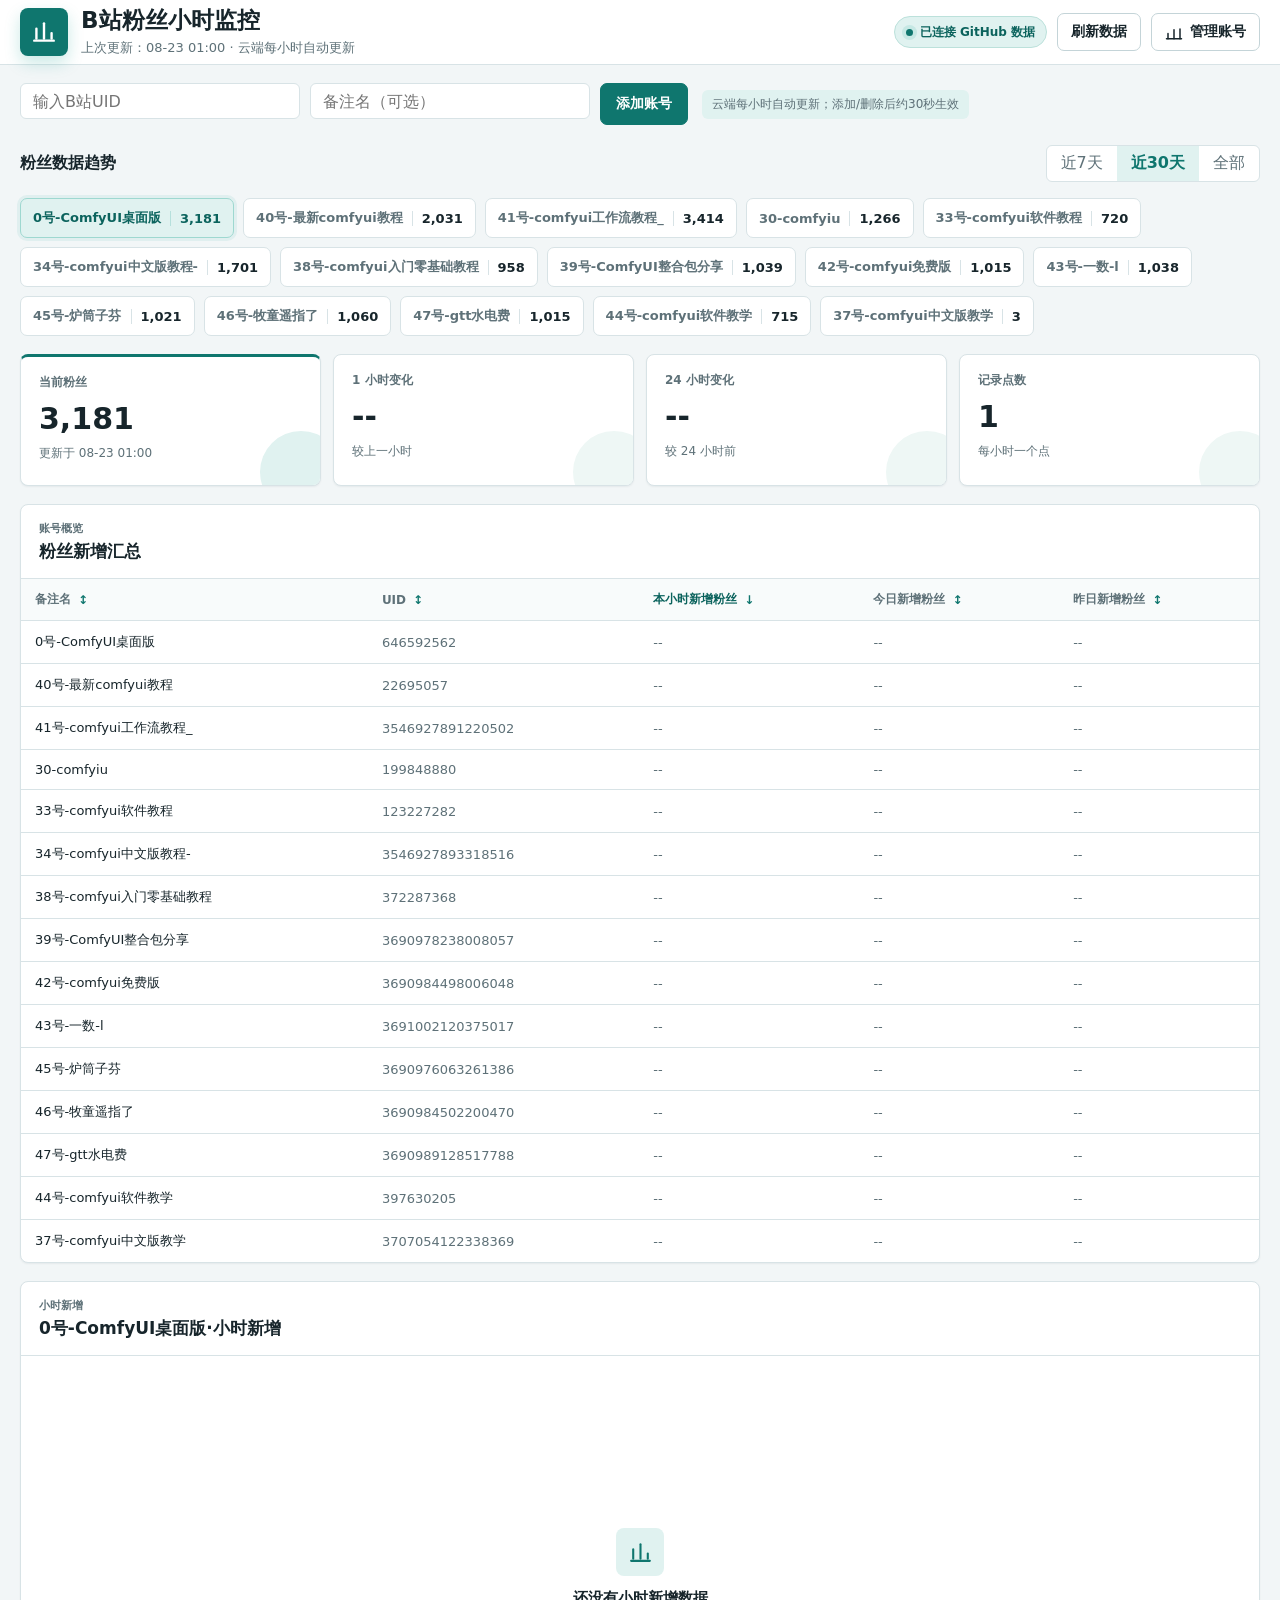
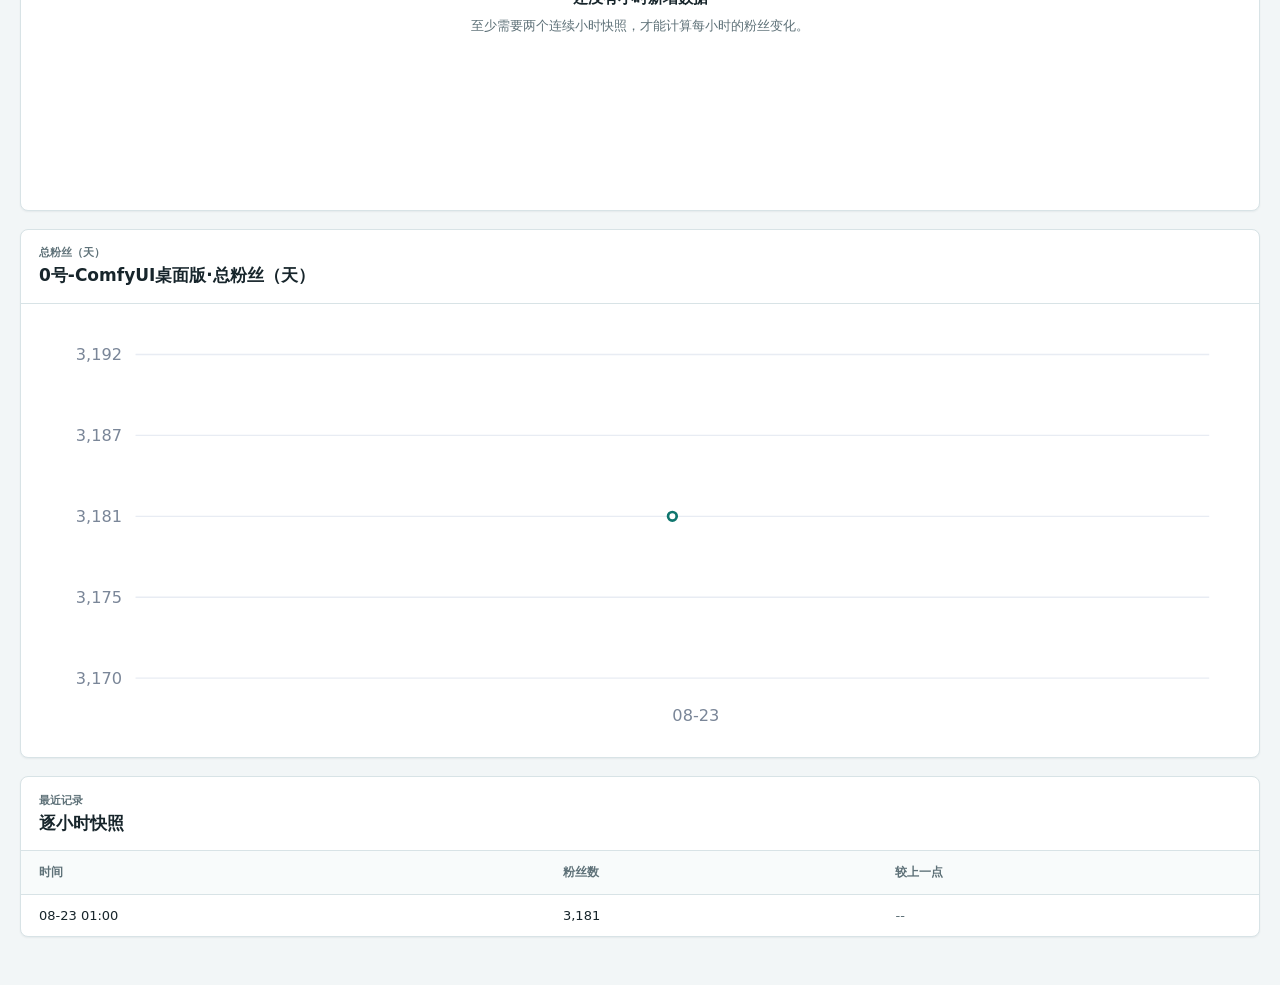
==== commit 78c8553d: "添加账号新增汇总表" ====
--- a/docs/index.html
+++ b/docs/index.html
@@ -1,212 +1,235 @@
-<!doctype html>
-<html lang="zh-CN">
-<head>
-  <meta charset="utf-8">
-  <meta name="viewport" content="width=device-width, initial-scale=1">
-  <title>B站粉丝小时监控</title>
-  <link rel="icon" href="./favicon.svg" type="image/svg+xml">
-  <link rel="stylesheet" href="./styles.css">
-</head>
-<body>
-  <div class="app-shell">
-    <header class="topbar">
-      <div class="topbar-inner">
-        <div class="brand">
-          <div class="brand-mark" aria-hidden="true">
-            <svg viewBox="0 0 24 24" fill="none">
-              <path d="M5 18V9" stroke="currentColor" stroke-width="2.2" stroke-linecap="round"/>
-              <path d="M12 18V4" stroke="currentColor" stroke-width="2.2" stroke-linecap="round"/>
-              <path d="M19 18v-5" stroke="currentColor" stroke-width="2.2" stroke-linecap="round"/>
-              <path d="M3 20h18" stroke="currentColor" stroke-width="2.2" stroke-linecap="round"/>
-            </svg>
-          </div>
+<!doctype html>
+<html lang="zh-CN">
+<head>
+  <meta charset="utf-8">
+  <meta name="viewport" content="width=device-width, initial-scale=1">
+  <title>B站粉丝小时监控</title>
+  <link rel="icon" href="./favicon.svg" type="image/svg+xml">
+  <link rel="stylesheet" href="./styles.css">
+</head>
+<body>
+  <div class="app-shell">
+    <header class="topbar">
+      <div class="topbar-inner">
+        <div class="brand">
+          <div class="brand-mark" aria-hidden="true">
+            <svg viewBox="0 0 24 24" fill="none">
+              <path d="M5 18V9" stroke="currentColor" stroke-width="2.2" stroke-linecap="round"/>
+              <path d="M12 18V4" stroke="currentColor" stroke-width="2.2" stroke-linecap="round"/>
+              <path d="M19 18v-5" stroke="currentColor" stroke-width="2.2" stroke-linecap="round"/>
+              <path d="M3 20h18" stroke="currentColor" stroke-width="2.2" stroke-linecap="round"/>
+            </svg>
+          </div>
+          <div>
+            <h1>B站粉丝小时监控</h1>
+            <p id="statusLine" class="status-line">正在加载数据…</p>
+          </div>
+        </div>
+        <div class="top-actions">
+          <span id="connectionStatus" class="status-pill">加载中</span>
+          <button id="refreshBtn" class="button ghost" type="button">刷新数据</button>
+          <button id="openManageBtn" class="button ghost" type="button">
+            <svg viewBox="0 0 24 24" fill="none" aria-hidden="true">
+              <path d="M4 21v-7M12 21v-12M20 21V8" stroke="currentColor" stroke-width="2" stroke-linecap="round"/>
+              <path d="M2 21h20" stroke="currentColor" stroke-width="2" stroke-linecap="round"/>
+            </svg>
+            管理账号
+          </button>
+        </div>
+      </div>
+    </header>
+
+    <main class="page">
+      <section class="add-band">
+        <form id="addForm" class="add-form">
+          <input id="addUidInput" class="input" type="text" placeholder="输入B站UID" autocomplete="off">
+          <input id="addNameInput" class="input add-name-input" type="text" placeholder="备注名（可选）" autocomplete="off">
+          <button class="button primary" type="submit">添加账号</button>
+        </form>
+        <span class="cloud-hint">云端每小时自动更新；添加/删除后约30秒生效</span>
+        <span id="message" class="message" role="status"></span>
+      </section>
+
+      <section class="chart-head">
+        <div class="chart-tools">
+          <h2>粉丝数据趋势</h2>
+        </div>
+        <div id="periodButtons" class="segmented" role="group" aria-label="图表时间范围">
+          <button type="button" data-days="7">近7天</button>
+          <button type="button" data-days="30" class="active">近30天</button>
+          <button type="button" data-days="0">全部</button>
+        </div>
+      </section>
+
+      <section class="account-band" id="accountBand" aria-label="已添加账号"></section>
+
+      <section class="overview" id="overview" aria-label="数据概览">
+        <article class="metric metric-current">
+          <span class="metric-label">当前粉丝</span>
+          <strong id="metricCurrent">--</strong>
+          <span class="metric-foot" id="metricLatestTime">尚未记录</span>
+        </article>
+        <article class="metric">
+          <span class="metric-label">1 小时变化</span>
+          <strong id="metricHour">--</strong>
+          <span class="metric-foot">较上一小时</span>
+        </article>
+        <article class="metric">
+          <span class="metric-label">24 小时变化</span>
+          <strong id="metricDay">--</strong>
+          <span class="metric-foot">较 24 小时前</span>
+        </article>
+        <article class="metric">
+          <span class="metric-label">记录点数</span>
+          <strong id="metricCount">0</strong>
+          <span class="metric-foot">每小时一个点</span>
+        </article>
+      </section>
+
+      <section class="panel account-summary-panel">
+        <div class="panel-head">
           <div>
-            <h1>B站粉丝小时监控</h1>
-            <p id="statusLine" class="status-line">正在加载数据…</p>
+            <p class="eyebrow">账号概览</p>
+            <h2>粉丝新增汇总</h2>
           </div>
         </div>
-        <div class="top-actions">
-          <span id="connectionStatus" class="status-pill">加载中</span>
-          <button id="refreshBtn" class="button ghost" type="button">刷新数据</button>
-          <button id="openManageBtn" class="button ghost" type="button">
-            <svg viewBox="0 0 24 24" fill="none" aria-hidden="true">
-              <path d="M4 21v-7M12 21v-12M20 21V8" stroke="currentColor" stroke-width="2" stroke-linecap="round"/>
-              <path d="M2 21h20" stroke="currentColor" stroke-width="2" stroke-linecap="round"/>
-            </svg>
-            管理账号
-          </button>
-        </div>
-      </div>
-    </header>
-
-    <main class="page">
-      <section class="add-band">
-        <form id="addForm" class="add-form">
-          <input id="addUidInput" class="input" type="text" placeholder="输入B站UID" autocomplete="off">
-          <input id="addNameInput" class="input add-name-input" type="text" placeholder="备注名（可选）" autocomplete="off">
-          <button class="button primary" type="submit">添加账号</button>
-        </form>
-        <span class="cloud-hint">云端每小时自动更新；添加/删除后约30秒生效</span>
-        <span id="message" class="message" role="status"></span>
-      </section>
-
-      <section class="chart-head">
-        <div class="chart-tools">
-          <h2>粉丝数据趋势</h2>
-        </div>
-        <div id="periodButtons" class="segmented" role="group" aria-label="图表时间范围">
-          <button type="button" data-days="7">近7天</button>
-          <button type="button" data-days="30" class="active">近30天</button>
-          <button type="button" data-days="0">全部</button>
-        </div>
-      </section>
-
-      <section class="account-band" id="accountBand" aria-label="已添加账号"></section>
-
-      <section class="overview" id="overview" aria-label="数据概览">
-        <article class="metric metric-current">
-          <span class="metric-label">当前粉丝</span>
-          <strong id="metricCurrent">--</strong>
-          <span class="metric-foot" id="metricLatestTime">尚未记录</span>
-        </article>
-        <article class="metric">
-          <span class="metric-label">1 小时变化</span>
-          <strong id="metricHour">--</strong>
-          <span class="metric-foot">较上一小时</span>
-        </article>
-        <article class="metric">
-          <span class="metric-label">24 小时变化</span>
-          <strong id="metricDay">--</strong>
-          <span class="metric-foot">较 24 小时前</span>
-        </article>
-        <article class="metric">
-          <span class="metric-label">记录点数</span>
-          <strong id="metricCount">0</strong>
-          <span class="metric-foot">每小时一个点</span>
-        </article>
-      </section>
-
-      <section class="panel chart-panel">
-        <div class="panel-head">
-          <div>
-            <p class="eyebrow">小时新增</p>
-            <h2 id="hourlyChartTitle">请先添加账号</h2>
-          </div>
-        </div>
-        <div class="chart-wrap">
-          <svg id="hourlyChart" viewBox="0 0 900 320" role="img" aria-label="小时新增粉丝数折线图"></svg>
-          <div id="hourlyChartEmpty" class="empty-state" hidden>
-            <div class="empty-icon" aria-hidden="true">
-              <svg viewBox="0 0 24 24" fill="none">
-                <path d="M5 18V9" stroke="currentColor" stroke-width="2" stroke-linecap="round"/>
-                <path d="M12 18V4" stroke="currentColor" stroke-width="2" stroke-linecap="round"/>
-                <path d="M19 18v-5" stroke="currentColor" stroke-width="2" stroke-linecap="round"/>
-                <path d="M3 20h18" stroke="currentColor" stroke-width="2" stroke-linecap="round"/>
-              </svg>
-            </div>
-            <strong>还没有小时新增数据</strong>
-            <p>至少需要两个连续小时快照，才能计算每小时的粉丝变化。</p>
-          </div>
+        <div class="table-wrap">
+          <table class="summary-table">
+            <thead>
+              <tr>
+                <th><button class="sort-button" type="button" data-sort="name">备注名 <span class="sort-icon"></span></button></th>
+                <th><button class="sort-button" type="button" data-sort="uid">UID <span class="sort-icon"></span></button></th>
+                <th><button class="sort-button" type="button" data-sort="hour">本小时新增粉丝 <span class="sort-icon"></span></button></th>
+                <th><button class="sort-button" type="button" data-sort="today">今日新增粉丝 <span class="sort-icon"></span></button></th>
+                <th><button class="sort-button" type="button" data-sort="yesterday">昨日新增粉丝 <span class="sort-icon"></span></button></th>
+              </tr>
+            </thead>
+            <tbody id="accountSummaryBody"></tbody>
+          </table>
         </div>
       </section>
 
       <section class="panel chart-panel">
         <div class="panel-head">
           <div>
-            <p class="eyebrow">总粉丝（天）</p>
-            <h2 id="dailyChartTitle">请先添加账号</h2>
-          </div>
-        </div>
-        <div class="chart-wrap">
-          <svg id="dailyChart" viewBox="0 0 900 320" role="img" aria-label="每日总粉丝数折线图"></svg>
-          <div id="dailyChartEmpty" class="empty-state" hidden>
-            <div class="empty-icon" aria-hidden="true">
-              <svg viewBox="0 0 24 24" fill="none">
-                <path d="M5 18V9" stroke="currentColor" stroke-width="2" stroke-linecap="round"/>
-                <path d="M12 18V4" stroke="currentColor" stroke-width="2" stroke-linecap="round"/>
-                <path d="M19 18v-5" stroke="currentColor" stroke-width="2" stroke-linecap="round"/>
-                <path d="M3 20h18" stroke="currentColor" stroke-width="2" stroke-linecap="round"/>
-              </svg>
-            </div>
-            <strong>还没有每日数据</strong>
-            <p>每天 00:30 会自动记录一次总粉丝数。</p>
-          </div>
-        </div>
-      </section>
-
-      <section class="panel table-panel">
-        <div class="panel-head">
-          <div>
-            <p class="eyebrow">最近记录</p>
-            <h2>逐小时快照</h2>
-          </div>
-        </div>
-        <div class="table-wrap">
-          <table>
-            <thead>
-              <tr>
-                <th>时间</th>
-                <th>粉丝数</th>
-                <th>较上一点</th>
-              </tr>
-            </thead>
-            <tbody id="historyBody"></tbody>
-          </table>
-        </div>
-      </section>
-    </main>
-  </div>
-
-  <div id="manageModal" class="modal" hidden>
-    <div class="modal-backdrop" data-close-modal></div>
-    <div class="modal-card" role="dialog" aria-modal="true" aria-labelledby="manageTitle">
-      <div class="modal-head">
-        <div>
-          <p class="eyebrow">GitHub 管理</p>
-          <h2 id="manageTitle">管理监控账号</h2>
-        </div>
-        <button id="closeManageBtn" class="icon-button" type="button" aria-label="关闭">
-          <svg viewBox="0 0 24 24" fill="none" aria-hidden="true">
-            <path d="M6 6l12 12M18 6L6 18" stroke="currentColor" stroke-width="2" stroke-linecap="round"/>
-          </svg>
-        </button>
-      </div>
-
-      <div class="modal-body">
-        <div class="token-box">
-          <label for="tokenInput">GitHub 访问令牌</label>
-          <div class="token-row">
-            <input id="tokenInput" type="password" placeholder="粘贴仓库级 Personal Access Token" autocomplete="off">
-            <button id="saveTokenBtn" class="button primary compact" type="button">保存</button>
-          </div>
-          <p class="helper">令牌只保存在当前浏览器，不会写入页面或仓库。需要对该仓库具备 Contents 和 Workflows 权限。</p>
-        </div>
-
-        <div class="manage-divider"></div>
-
-        <div class="manage-add">
-          <div class="field">
-            <label for="manageUidInput">B站 UID</label>
-            <input id="manageUidInput" inputmode="numeric" placeholder="例如：946974" autocomplete="off">
-          </div>
-          <div class="field field-name">
-            <label for="manageNameInput">备注名 <span>可选</span></label>
-            <input id="manageNameInput" placeholder="账号名称" autocomplete="off">
-          </div>
-          <button id="addManagedAccountBtn" class="button primary" type="button">
-            <svg viewBox="0 0 24 24" fill="none" aria-hidden="true">
-              <path d="M12 5v14M5 12h14" stroke="currentColor" stroke-width="2.2" stroke-linecap="round"/>
-            </svg>
-            添加
-          </button>
-        </div>
-
-        <div class="manage-list" id="manageAccountList"></div>
-      </div>
-    </div>
-  </div>
-
-  <div id="toast" class="toast" role="status" aria-live="polite"></div>
-  <script src="./app.js"></script>
-</body>
-</html>
+            <p class="eyebrow">小时新增</p>
+            <h2 id="hourlyChartTitle">请先添加账号</h2>
+          </div>
+        </div>
+        <div class="chart-wrap">
+          <svg id="hourlyChart" viewBox="0 0 900 320" role="img" aria-label="小时新增粉丝数折线图"></svg>
+          <div id="hourlyChartEmpty" class="empty-state" hidden>
+            <div class="empty-icon" aria-hidden="true">
+              <svg viewBox="0 0 24 24" fill="none">
+                <path d="M5 18V9" stroke="currentColor" stroke-width="2" stroke-linecap="round"/>
+                <path d="M12 18V4" stroke="currentColor" stroke-width="2" stroke-linecap="round"/>
+                <path d="M19 18v-5" stroke="currentColor" stroke-width="2" stroke-linecap="round"/>
+                <path d="M3 20h18" stroke="currentColor" stroke-width="2" stroke-linecap="round"/>
+              </svg>
+            </div>
+            <strong>还没有小时新增数据</strong>
+            <p>至少需要两个连续小时快照，才能计算每小时的粉丝变化。</p>
+          </div>
+        </div>
+      </section>
+
+      <section class="panel chart-panel">
+        <div class="panel-head">
+          <div>
+            <p class="eyebrow">总粉丝（天）</p>
+            <h2 id="dailyChartTitle">请先添加账号</h2>
+          </div>
+        </div>
+        <div class="chart-wrap">
+          <svg id="dailyChart" viewBox="0 0 900 320" role="img" aria-label="每日总粉丝数折线图"></svg>
+          <div id="dailyChartEmpty" class="empty-state" hidden>
+            <div class="empty-icon" aria-hidden="true">
+              <svg viewBox="0 0 24 24" fill="none">
+                <path d="M5 18V9" stroke="currentColor" stroke-width="2" stroke-linecap="round"/>
+                <path d="M12 18V4" stroke="currentColor" stroke-width="2" stroke-linecap="round"/>
+                <path d="M19 18v-5" stroke="currentColor" stroke-width="2" stroke-linecap="round"/>
+                <path d="M3 20h18" stroke="currentColor" stroke-width="2" stroke-linecap="round"/>
+              </svg>
+            </div>
+            <strong>还没有每日数据</strong>
+            <p>每天 00:30 会自动记录一次总粉丝数。</p>
+          </div>
+        </div>
+      </section>
+
+      <section class="panel table-panel">
+        <div class="panel-head">
+          <div>
+            <p class="eyebrow">最近记录</p>
+            <h2>逐小时快照</h2>
+          </div>
+        </div>
+        <div class="table-wrap">
+          <table>
+            <thead>
+              <tr>
+                <th>时间</th>
+                <th>粉丝数</th>
+                <th>较上一点</th>
+              </tr>
+            </thead>
+            <tbody id="historyBody"></tbody>
+          </table>
+        </div>
+      </section>
+    </main>
+  </div>
+
+  <div id="manageModal" class="modal" hidden>
+    <div class="modal-backdrop" data-close-modal></div>
+    <div class="modal-card" role="dialog" aria-modal="true" aria-labelledby="manageTitle">
+      <div class="modal-head">
+        <div>
+          <p class="eyebrow">GitHub 管理</p>
+          <h2 id="manageTitle">管理监控账号</h2>
+        </div>
+        <button id="closeManageBtn" class="icon-button" type="button" aria-label="关闭">
+          <svg viewBox="0 0 24 24" fill="none" aria-hidden="true">
+            <path d="M6 6l12 12M18 6L6 18" stroke="currentColor" stroke-width="2" stroke-linecap="round"/>
+          </svg>
+        </button>
+      </div>
+
+      <div class="modal-body">
+        <div class="token-box">
+          <label for="tokenInput">GitHub 访问令牌</label>
+          <div class="token-row">
+            <input id="tokenInput" type="password" placeholder="粘贴仓库级 Personal Access Token" autocomplete="off">
+            <button id="saveTokenBtn" class="button primary compact" type="button">保存</button>
+          </div>
+          <p class="helper">令牌只保存在当前浏览器，不会写入页面或仓库。需要对该仓库具备 Contents 和 Workflows 权限。</p>
+        </div>
+
+        <div class="manage-divider"></div>
+
+        <div class="manage-add">
+          <div class="field">
+            <label for="manageUidInput">B站 UID</label>
+            <input id="manageUidInput" inputmode="numeric" placeholder="例如：946974" autocomplete="off">
+          </div>
+          <div class="field field-name">
+            <label for="manageNameInput">备注名 <span>可选</span></label>
+            <input id="manageNameInput" placeholder="账号名称" autocomplete="off">
+          </div>
+          <button id="addManagedAccountBtn" class="button primary" type="button">
+            <svg viewBox="0 0 24 24" fill="none" aria-hidden="true">
+              <path d="M12 5v14M5 12h14" stroke="currentColor" stroke-width="2.2" stroke-linecap="round"/>
+            </svg>
+            添加
+          </button>
+        </div>
+
+        <div class="manage-list" id="manageAccountList"></div>
+      </div>
+    </div>
+  </div>
+
+  <div id="toast" class="toast" role="status" aria-live="polite"></div>
+  <script src="./app.js"></script>
+</body>
+</html>
--- a/docs/styles.css
+++ b/docs/styles.css
@@ -608,6 +608,51 @@
   font-variant-numeric: tabular-nums;
 }
 
+.summary-table th,
+.summary-table td {
+  padding: 12px 14px;
+}
+
+.summary-table th {
+  white-space: nowrap;
+}
+
+.sort-button {
+  display: inline-flex;
+  align-items: center;
+  gap: 6px;
+  padding: 0;
+  color: inherit;
+  background: transparent;
+  border: 0;
+  cursor: pointer;
+  font: inherit;
+  font-weight: 700;
+}
+
+.sort-button:hover,
+.sort-button.active {
+  color: var(--accent-ink);
+}
+
+.sort-icon {
+  display: inline-flex;
+  width: 12px;
+  justify-content: center;
+  color: var(--accent);
+  font-size: 12px;
+  font-weight: 800;
+}
+
+.summary-table .uid-cell {
+  color: var(--muted);
+  font-variant-numeric: tabular-nums;
+}
+
+.summary-table tbody tr {
+  cursor: pointer;
+}
+
 th,
 td {
   padding: 13px 18px;
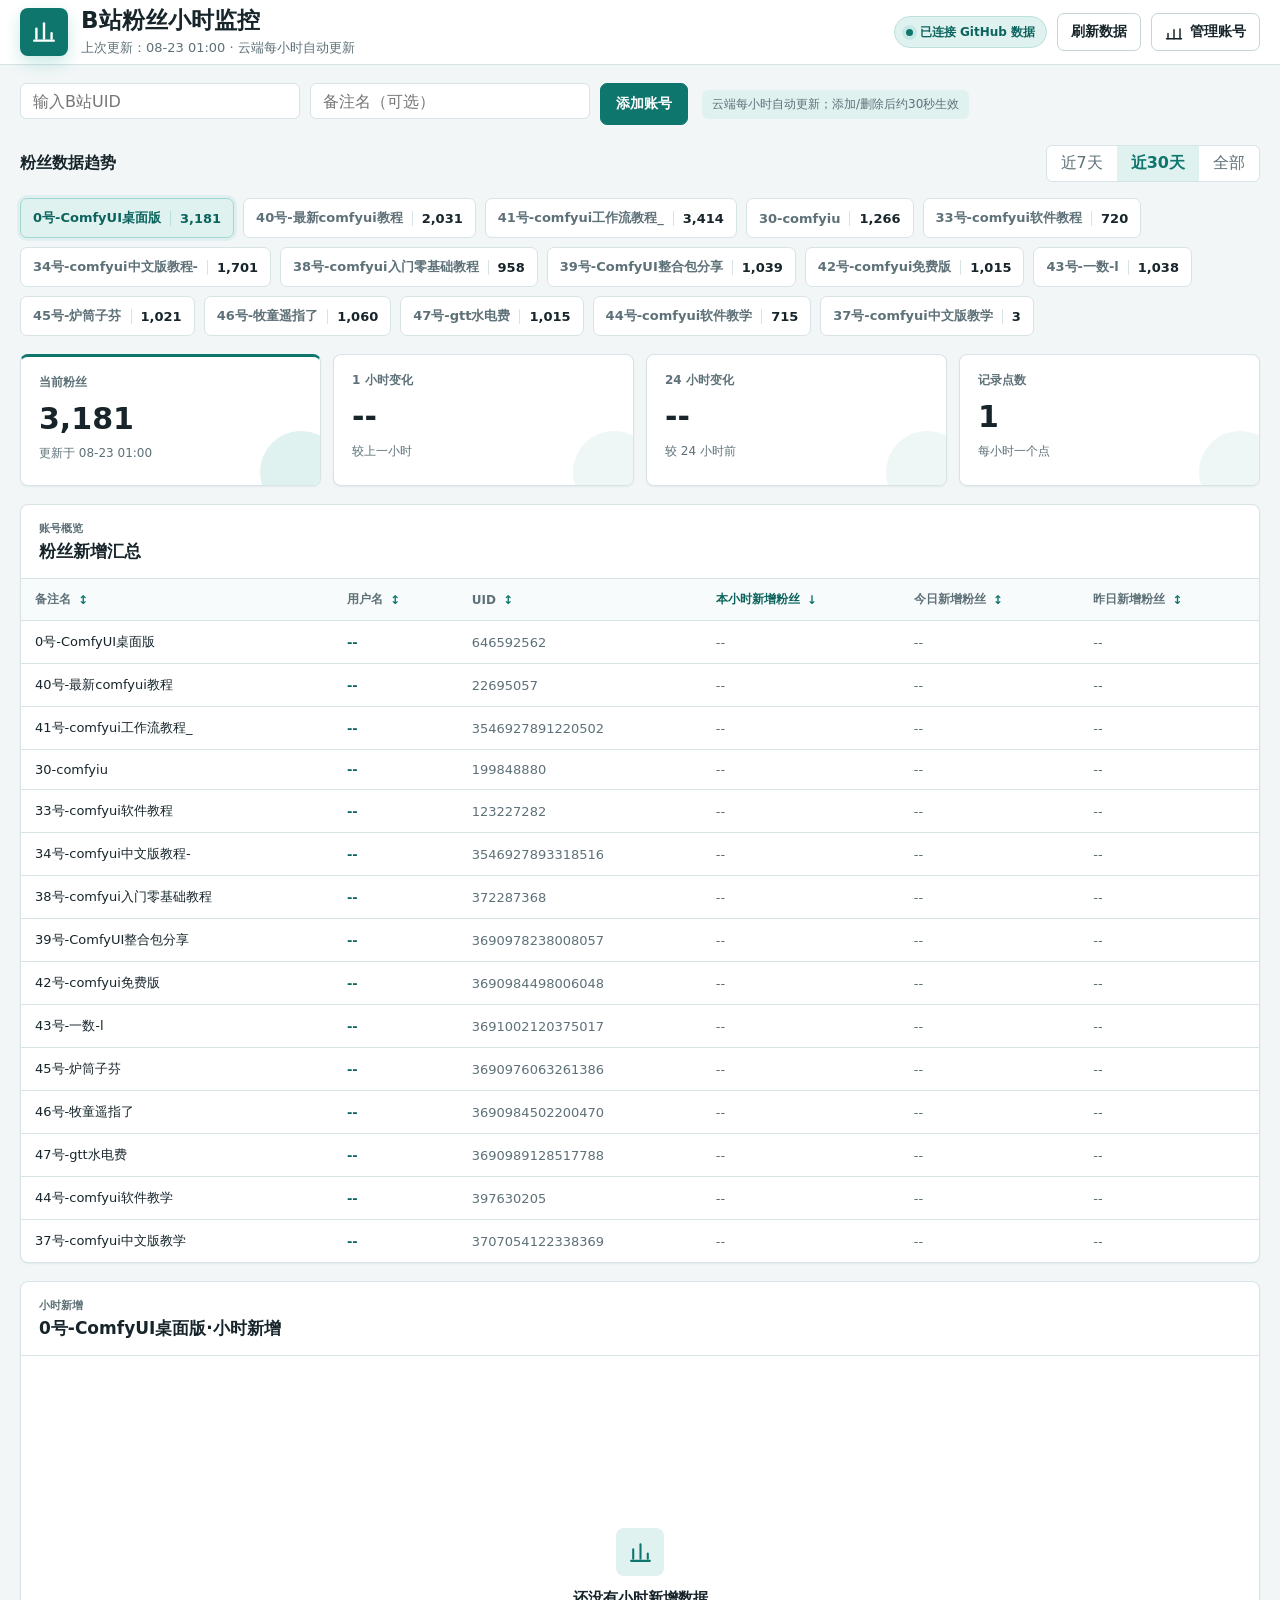
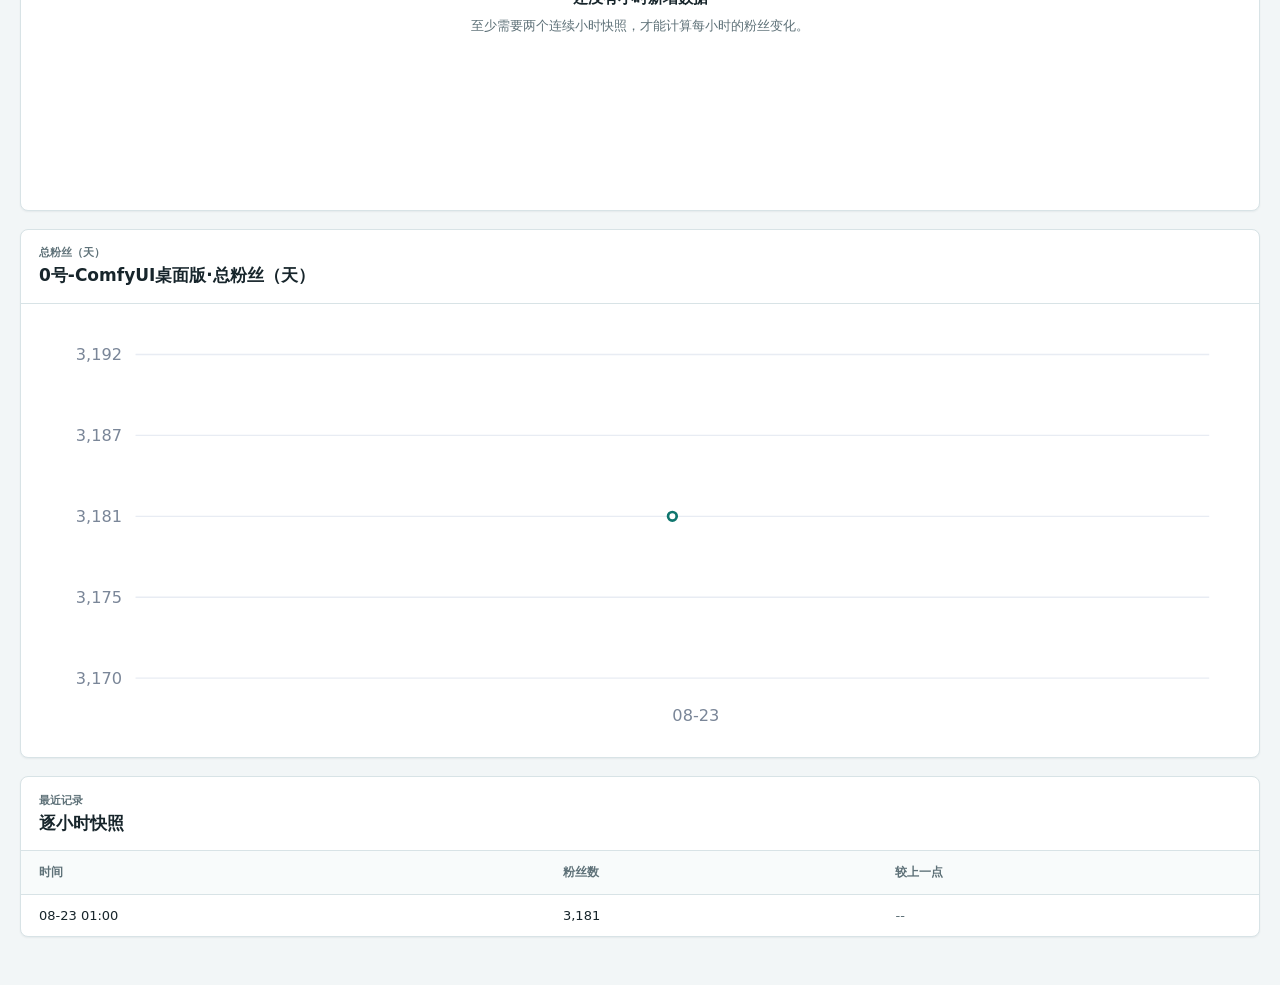
==== commit ee750bf6: "增加用户名与备注名同步" ====
--- a/docs/index.html
+++ b/docs/index.html
@@ -98,6 +98,7 @@
             <thead>
               <tr>
                 <th><button class="sort-button" type="button" data-sort="name">备注名 <span class="sort-icon"></span></button></th>
+                <th><button class="sort-button" type="button" data-sort="username">用户名 <span class="sort-icon"></span></button></th>
                 <th><button class="sort-button" type="button" data-sort="uid">UID <span class="sort-icon"></span></button></th>
                 <th><button class="sort-button" type="button" data-sort="hour">本小时新增粉丝 <span class="sort-icon"></span></button></th>
                 <th><button class="sort-button" type="button" data-sort="today">今日新增粉丝 <span class="sort-icon"></span></button></th>
--- a/docs/styles.css
+++ b/docs/styles.css
@@ -895,6 +895,18 @@
   font-size: 12px;
 }
 
+.manage-actions {
+  display: inline-flex;
+  align-items: center;
+  gap: 7px;
+  flex: 0 0 auto;
+}
+
+.username-cell {
+  color: var(--accent-ink);
+  font-weight: 650;
+}
+
 @media (max-width: 820px) {
   .app-shell {
     width: 100%;
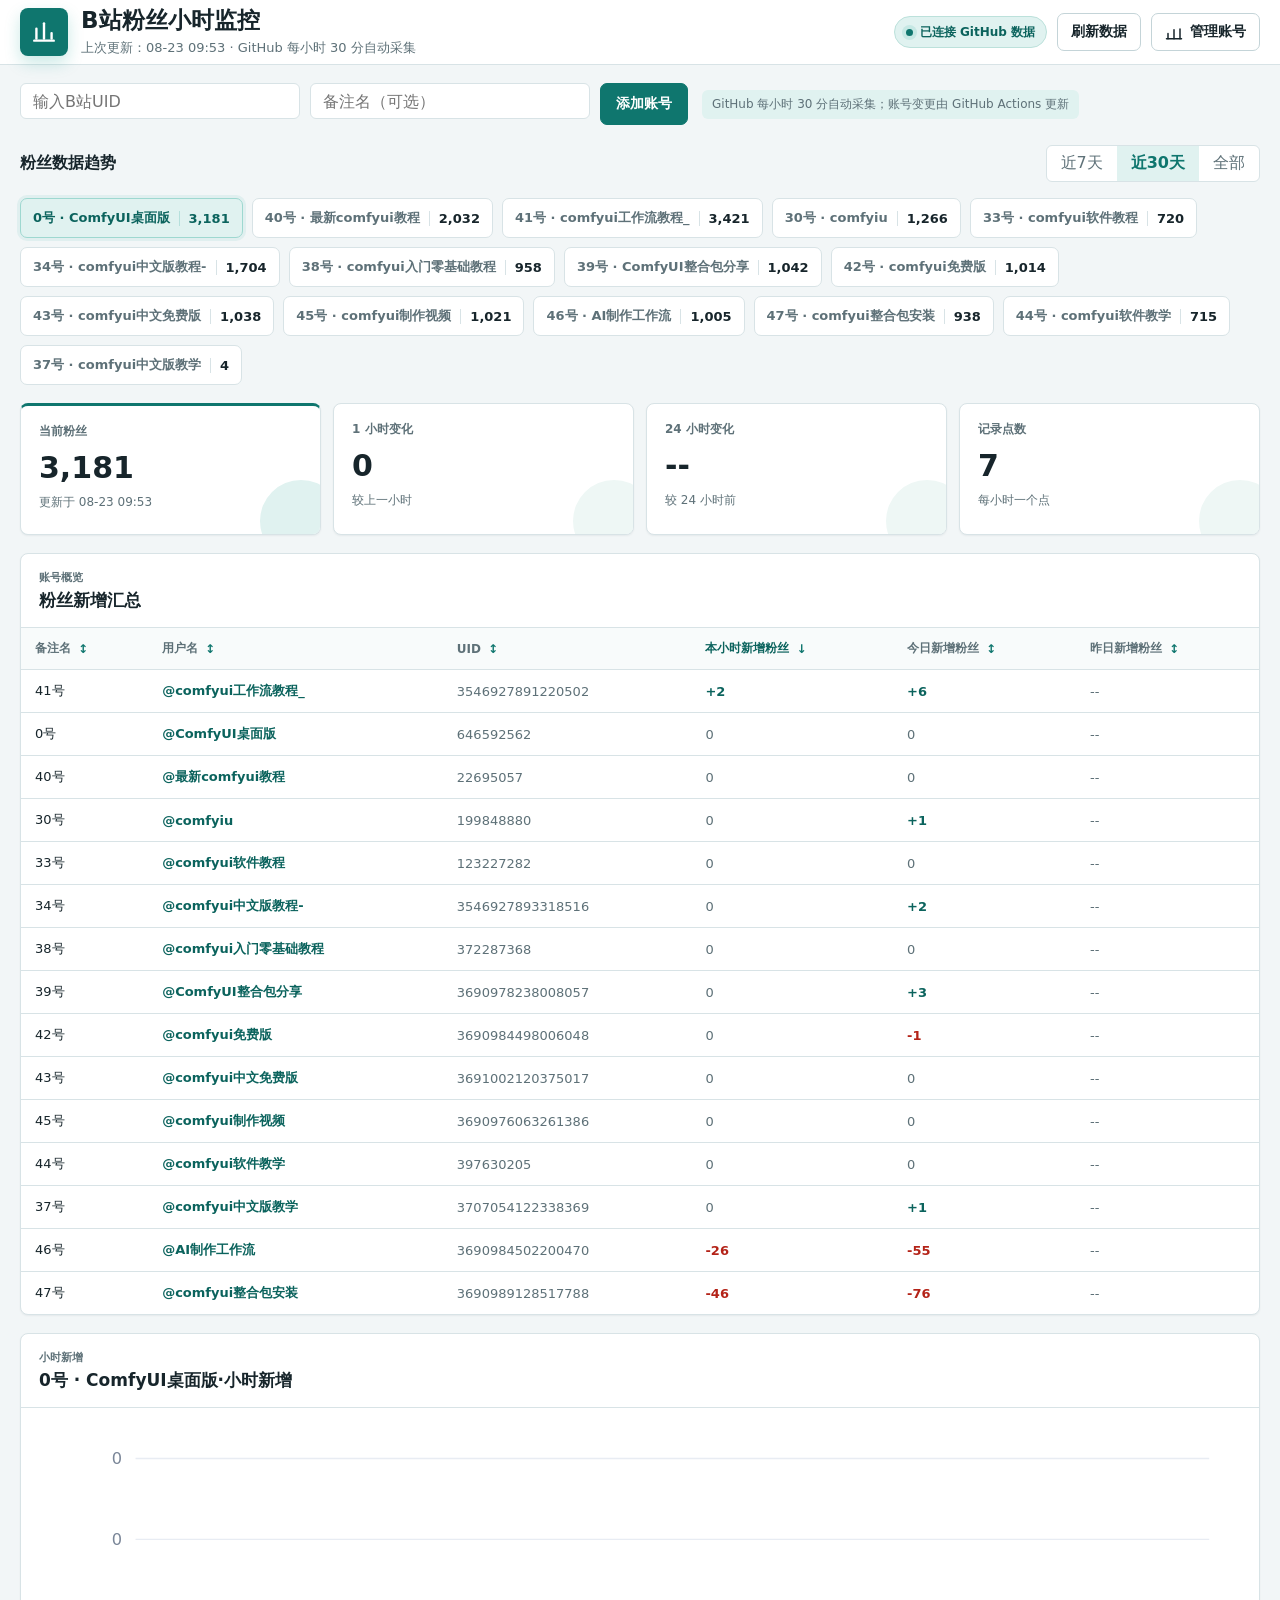
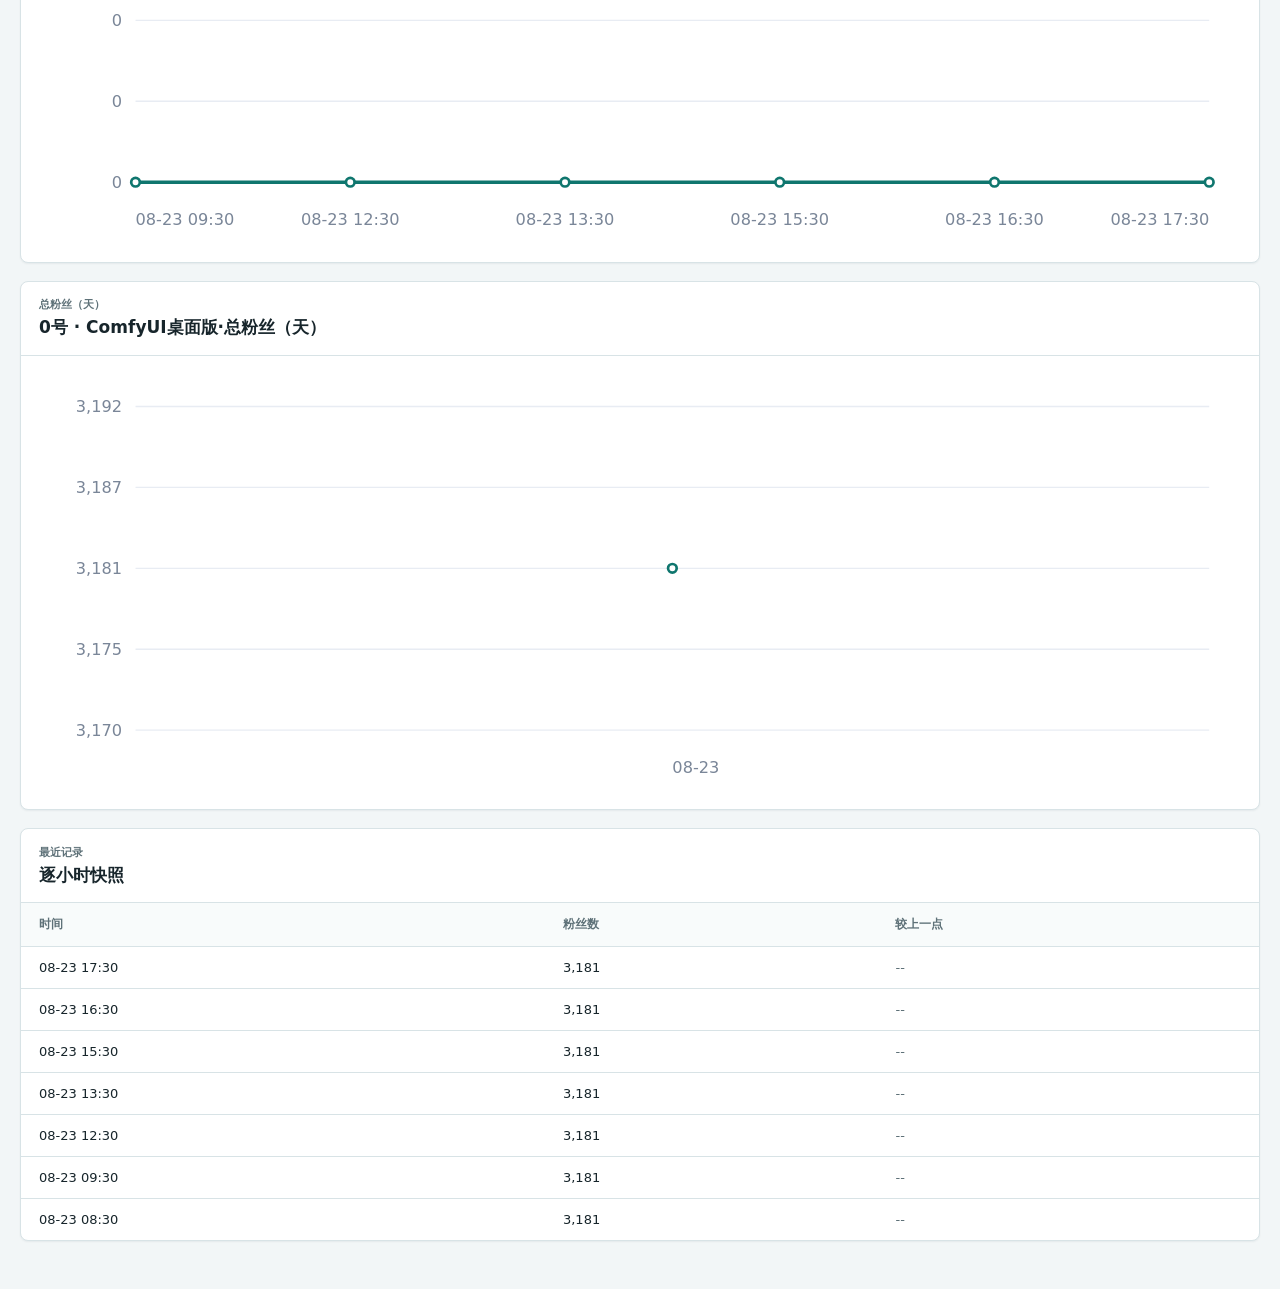
==== commit 3d0be1a9: "fix: collect hourly followers at minute 30" ====
--- a/docs/index.html
+++ b/docs/index.html
@@ -46,7 +46,7 @@
           <input id="addNameInput" class="input add-name-input" type="text" placeholder="备注名（可选）" autocomplete="off">
           <button class="button primary" type="submit">添加账号</button>
         </form>
-        <span class="cloud-hint">云端每小时自动更新；添加/删除后约30秒生效</span>
+        <span class="cloud-hint">GitHub 每小时 30 分自动采集；账号变更由 GitHub Actions 更新</span>
         <span id="message" class="message" role="status"></span>
       </section>
 
